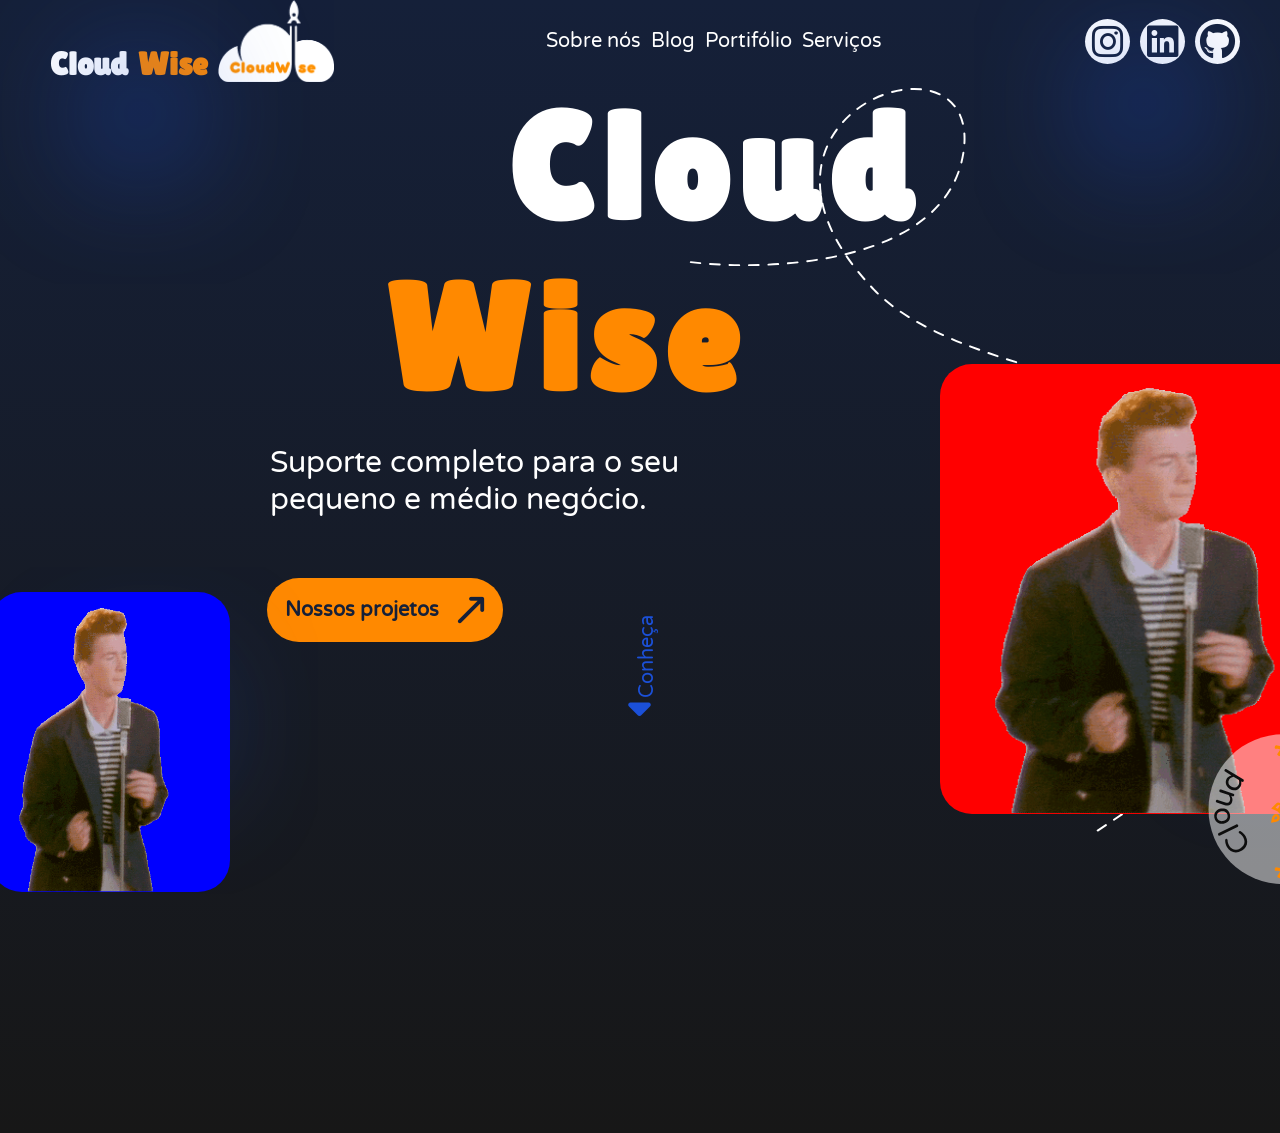
==== cloud-wise/index.html @ 04aafd89 "novos arquivos" ====
<!DOCTYPE html>
<html lang="pt-BR">
<head>
    <meta charset="UTF-8">
    <meta http-equiv="X-UA-Compatible" content="IE=edge">
    <meta name="viewport" content="width=device-width, initial-scale=1.0">
    <title>Agência - Cloud Wise</title>
    <link rel="stylesheet" href="styles/style.css">
    <link rel="stylesheet" href="https://cdnjs.cloudflare.com/ajax/libs/font-awesome/6.4.0/css/all.min.css" integrity="sha512-iecdLmaskl7CVkqkXNQ/ZH/XLlvWZOJyj7Yy7tcenmpD1ypASozpmT/E0iPtmFIB46ZmdtAc9eNBvH0H/ZpiBw==" crossorigin="anonymous" referrerpolicy="no-referrer" />
</head>
<body>
    <header>
        <h1><span class="cloud">Cloud</span> <span class="wise">Wise</span> <img src="assets/logo.png" alt="logo da cloud wise" class="header__h1-logo"></h1>

        <nav id="header__categorias">
            <ul>
                <li><a href="">Sobre nós</a></li>
                <li><a href="">Blog</a></li>
                <li><a href="">Portifólio</a></li>
                <li><a href="">Serviços</a></li>
            </ul>
        </nav>

        <div id="header__redes">
            <ul>
                <li><a href="#" target="_blank" ><i class="fa-brands fa-instagram"></i></a></li>
                <li><a href="#" target="_blank" ><i class="fa-brands fa-linkedin"></i></a></li>
                <li><a href="#" target="_blank" ><i class="fa-brands fa-github"></i></a></li>
            </ul>
        </div>

        <div class="header__efeitos">
            <img src="assets/header__sombra.svg" class="header__sombra-1">
            <img src="assets/header__sombra.svg" class="header__sombra-2">
            <img src="assets/header__sombra.svg" class="header__sombra-3">
            <img src="assets/header__sombra.svg" class="header__sombra-4">
            <img src="assets/header__trilha.svg" class="header__trilha">
        </div>
    </header>
    <main>
        <div id="banner">
            <section class="banner__nome">
                <h2 class="banner__cloud">Cloud</h2>
                <h2 class="banner__wise">Wise</h2>
            </section>
                <p>Suporte completo para o seu pequeno e médio negócio.</p>
                <button>Nossos projetos <img src="assets/seta-diagonal.png"></button>
                <div class="rot"><span><i class="fa-solid fa-caret-left"></i>Conheça</span></div>
                <img src="assets/rick.gif" alt="teste" class="banner__img-1">
                <img src="assets/rick.gif" alt="teste" class="banner__img-2">
                <img src="assets/selo-redondo-cw.svg" class="banner__selo">
        </div>
    </main>
    <footer>

    </footer>
</body>
</html>
---- cloud-wise/styles/style.css ----
@charset "UTF-8";
@import url('https://fonts.googleapis.com/css2?family=Lilita+One&family=Varela+Round&display=swap');

:root {
    --orange: #FF8900;
    --blue-1: #1B50D8;
    --blue-2: #152039;
    --black-1: #0D0D0D;
    --black-2: #171717;
    --white-1: #FFFFFF;
    --white-2: #F2F2F2;
    --shadow: #CC02FF;

    --titulo: 'Lilita One', cursive;
    --padrao: 'Varela Round', sans-serif;
}

* {
    margin: 0;
    padding: 0;
    box-sizing: border-box;
}

body {
    background-image: linear-gradient(to bottom, var(--blue-2), var(--black-2));
}

header {
    margin: 0 auto;
    max-width: 1200px;
    display: flex;
    justify-content: space-between;
    align-items: center;
}

/*logo no começo*/

header h1 {
    font-family: var(--titulo);
    display: flex;
    align-items: flex-end;
}

.cloud {
    color: var(--white-1);
    margin: 0 10px;
}

.wise {
    color: var(--orange);
}

.header__h1-logo {
    height: 82px;
    margin: 0 10px;
}

/*lista de categorias*/

#header__categorias ul {
    display: flex;
    align-items: center;
    gap: 10px;
    font-family: var(--padrao);
    font-size: 20px;
}

#header__categorias ul li {
    list-style: none;
}

#header__categorias ul li a {
    color: var(--white-1);
    text-decoration: none;
}

/*lista de redes sociais*/

#header__redes ul{
    display: flex;
    gap: 10px;
}

#header__redes ul li {
    list-style: none;
}

.fa-instagram, .fa-linkedin, .fa-github{
    text-align: center;
    background-color: var(--white-1);
    color: var(--blue-2);
    font-size: 36px;
    border-radius: 50%;
    width: 45px;
    height: 45px;
    padding-top: 5px;
}

/*efeitos header*/

.header__efeitos {
    position: absolute;
}

.header__efeitos img{
    width: 400px;
    height: 400px;
    padding: 30px;
}

.header__sombra-1 {
    transform: translate(-100px, 290px);
}

.header__sombra-2 {
    transform: translate(500px, 280px);
}

.header__sombra-3 {
    transform: translate(-900px, 900px);
}

.header__sombra-4 {
    transform: translate(1050px, 450px);
}

.header__trilha {
    /* background-color: dodgerblue; */
    position: absolute;
    top: 625px;
    left: 800px;
    transform: scale(2.2, 2.2)
}

/*banner*/

#banner {
    margin: 0 auto;
    max-width: 1200px;
}
.banner__nome {
    font-family: var(--titulo);
    font-size: 100px;
    text-align: center;
    letter-spacing: 9px;
}
.banner__cloud {
    color: var(--white-1);
    text-indent: 1em;
}

.banner__wise {
    color: var(--orange);
    text-indent: -1em;
}

#banner p {
    color: var(--white-1);
    font-family: var(--padrao);
    font-size: 30px;
    width: 515px;
    padding: 10px 30px;
    margin: 10px 200px;
}

.rot {
    display: flex;
    transform: rotate(270deg);
    font-family: var(--padrao);
    text-align: center;
    font-size: 20px;
    color: var(--blue-1);
    width: 110px;
    margin: auto;
}

.rot i {
    font-size: 36px;
}

#banner button {
    display: flex;
    align-items: center;
    background-color: var(--orange);
    color: var(--blue-2);
    font-weight: bold;
    border: none;
    text-align: center;
    font-size: 20px;
    text-indent: .9em;
    border-radius: 34px;
    font-family: var(--padrao);
    border: none;
    margin-left: 227px;
    margin-top: 50px;
}

.banner__img-1 {
    background-color: red;
    transform: translate(900px, -70%);
    width: 450px;
    height: 450px;
    border-radius: 32px;
}

.banner__img-2 {
    background-color: blue;
    transform: translate(-210%, -79%);
    width: 240px;
    height: 300px;
    border-radius: 32px;
}

.banner__selo {
    transform: translate(265%, -160%);
}
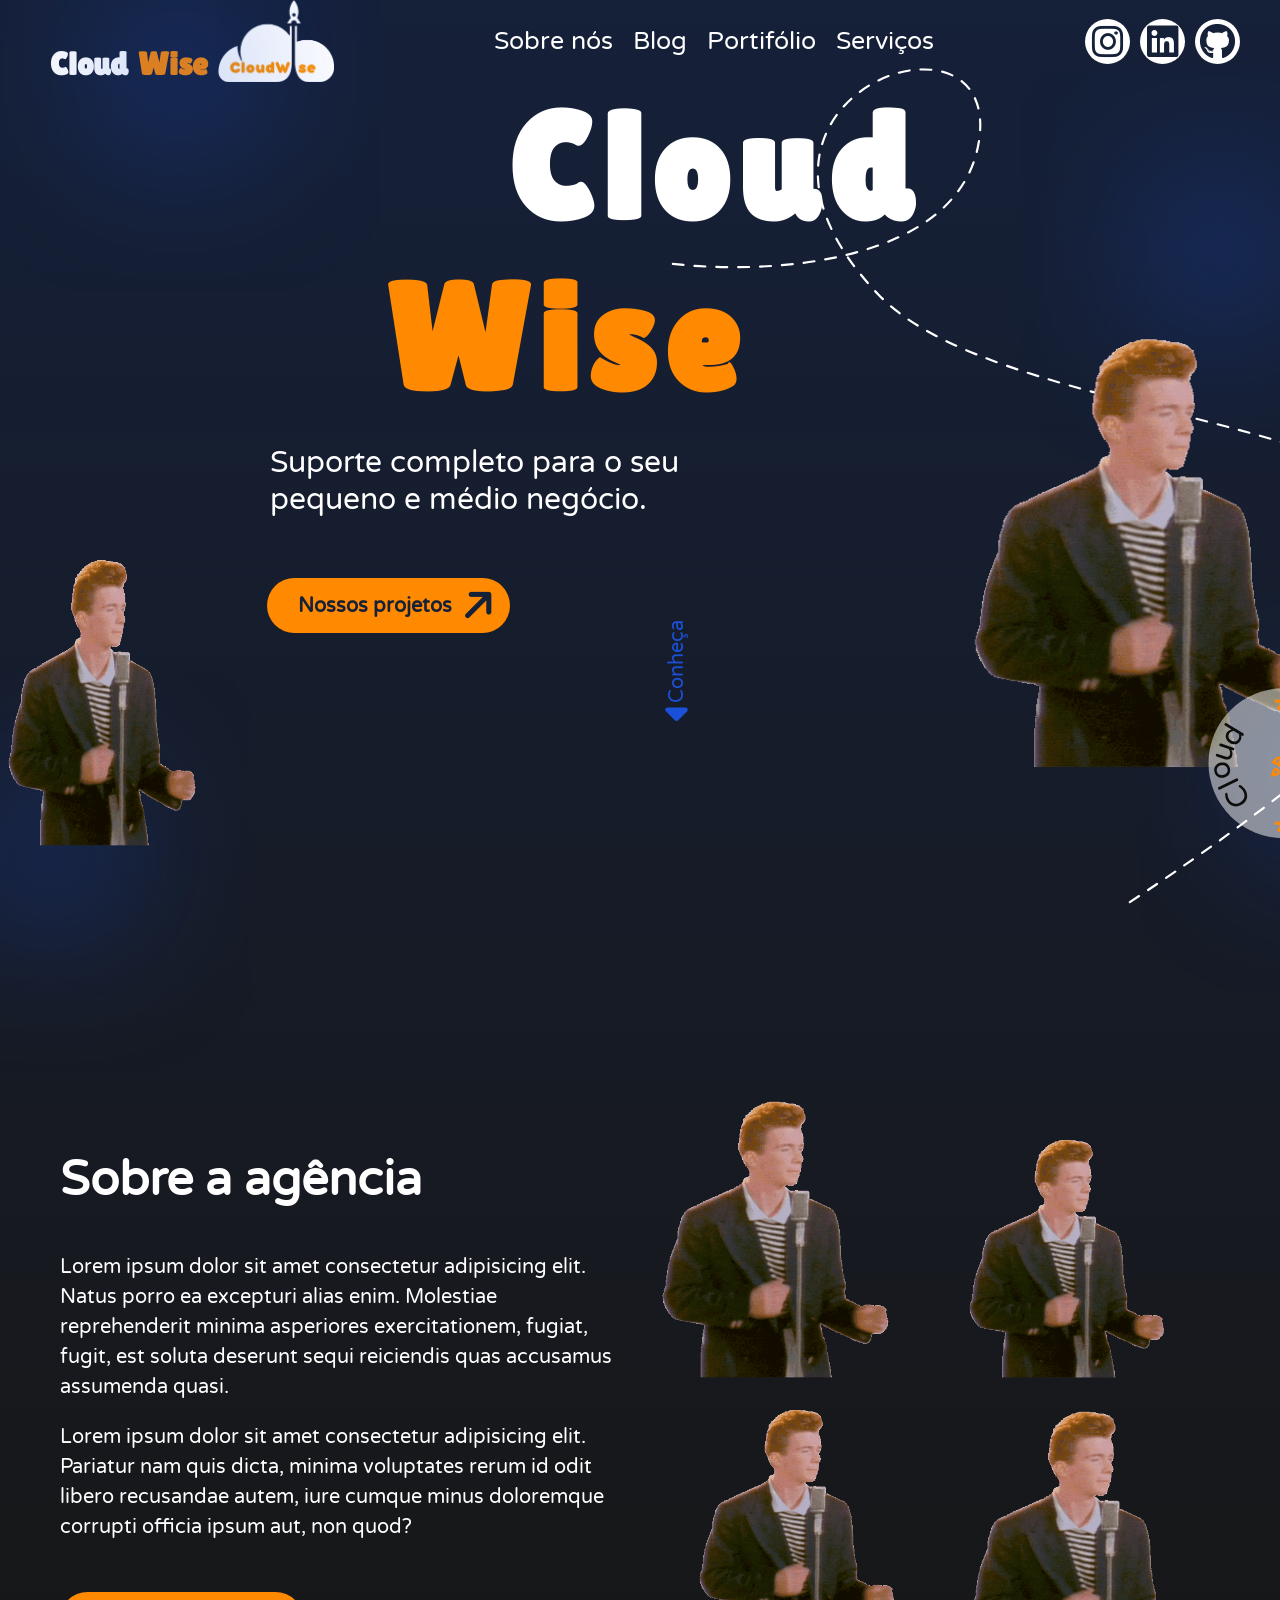
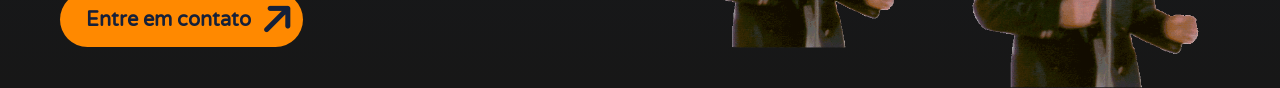
==== commit a442db42: "layout cloud wise [sobre]" ====
--- a/cloud-wise/index.html
+++ b/cloud-wise/index.html
@@ -10,7 +10,14 @@
 </head>
 <body>
     <header>
-        <h1><span class="cloud">Cloud</span> <span class="wise">Wise</span> <img src="assets/logo.png" alt="logo da cloud wise" class="header__h1-logo"></h1>
+        <div class="header__efeitos">
+            <div class="header__sombra-1"></div>
+            <div class="header__sombra-2"></div>
+            <div class="header__sombra-3"></div>
+            <div class="header__sombra-4"></div>
+            <div class="header__trilha"><img src="assets/header__trilha.svg"></div>
+        </div>
+        <h1><span class="cloud">Cloud</span> <span class="wise">Wise</span><img src="assets/logo.png" alt="logo da cloud wise" class="header__h1-logo"></h1>
 
         <nav id="header__categorias">
             <ul>
@@ -28,14 +35,7 @@
                 <li><a href="#" target="_blank" ><i class="fa-brands fa-github"></i></a></li>
             </ul>
         </div>
-
-        <div class="header__efeitos">
-            <img src="assets/header__sombra.svg" class="header__sombra-1">
-            <img src="assets/header__sombra.svg" class="header__sombra-2">
-            <img src="assets/header__sombra.svg" class="header__sombra-3">
-            <img src="assets/header__sombra.svg" class="header__sombra-4">
-            <img src="assets/header__trilha.svg" class="header__trilha">
-        </div>
+        <!-- <audio src="" autoplay style="display: none;"></audio> -->
     </header>
     <main>
         <div id="banner">
@@ -44,11 +44,27 @@
                 <h2 class="banner__wise">Wise</h2>
             </section>
                 <p>Suporte completo para o seu pequeno e médio negócio.</p>
-                <button>Nossos projetos <img src="assets/seta-diagonal.png"></button>
-                <div class="rot"><span><i class="fa-solid fa-caret-left"></i>Conheça</span></div>
+                <button>Nossos projetos<i class="fa-sharp fa-solid fa-arrow-up"></i></button>
+                <div class="rot"><i class="fa-solid fa-caret-left"></i><span>Conheça</span></div>
                 <img src="assets/rick.gif" alt="teste" class="banner__img-1">
                 <img src="assets/rick.gif" alt="teste" class="banner__img-2">
                 <img src="assets/selo-redondo-cw.svg" class="banner__selo">
+        </div>
+
+        <div id="sobre">
+            <section class="sobre__texto">
+                <h2>Sobre a agência</h2>
+                <p>Lorem ipsum dolor sit amet consectetur adipisicing elit. Natus porro ea excepturi alias enim. Molestiae reprehenderit minima asperiores exercitationem, fugiat, fugit, est soluta deserunt sequi reiciendis quas accusamus assumenda quasi.</p>
+                <br>
+                <p>Lorem ipsum dolor sit amet consectetur adipisicing elit. Pariatur nam quis dicta, minima voluptates rerum id odit libero recusandae autem, iure cumque minus doloremque corrupti officia ipsum aut, non quod?</p>
+                <button>Entre em contato<i class="fa-sharp fa-solid fa-arrow-up"></i></button>
+            </section>
+            <section class="sobre__imgs">
+                <img src="assets/rick.gif" alt="teste" class="sobre__img-1">
+                <img src="assets/rick.gif" alt="teste" class="sobre__img-2">
+                <img src="assets/rick.gif" alt="teste" class="sobre__img-3">
+                <img src="assets/rick.gif" alt="teste" class="sobre__img-4">
+            </section>
         </div>
     </main>
     <footer>
--- a/cloud-wise/styles/style.css
+++ b/cloud-wise/styles/style.css
@@ -1,216 +1,364 @@
 @charset "UTF-8";
-@import url('https://fonts.googleapis.com/css2?family=Lilita+One&family=Varela+Round&display=swap');
+@import url("https://fonts.googleapis.com/css2?family=Lilita+One&family=Varela+Round&display=swap");
 
 :root {
-    --orange: #FF8900;
-    --blue-1: #1B50D8;
-    --blue-2: #152039;
-    --black-1: #0D0D0D;
-    --black-2: #171717;
-    --white-1: #FFFFFF;
-    --white-2: #F2F2F2;
-    --shadow: #CC02FF;
-
-    --titulo: 'Lilita One', cursive;
-    --padrao: 'Varela Round', sans-serif;
+  --orange-1: #ff8900;
+  --orange-2: hsl(32, 100%, 60%);
+  --blue-1: #1b50d8;
+  --blue-2: #152039;
+  --black-1: #0d0d0d;
+  --black-2: #171717;
+  --white-1: #ffffff;
+  --white-2: #f2f2f2;
+  --shadow: #cc02ff;
+
+  --titulo: "Lilita One", cursive;
+  --padrao: "Varela Round", sans-serif;
 }
 
 * {
-    margin: 0;
-    padding: 0;
-    box-sizing: border-box;
+  margin: 0;
+  padding: 0;
+  box-sizing: border-box;
 }
 
 body {
-    background-image: linear-gradient(to bottom, var(--blue-2), var(--black-2));
+  background-image: linear-gradient(to bottom, var(--blue-2), var(--black-2));
+  color: var(--white-1);
+  font-family: var(--padrao);
 }
 
 header {
-    margin: 0 auto;
-    max-width: 1200px;
-    display: flex;
-    justify-content: space-between;
-    align-items: center;
+  margin: 0 auto;
+  max-width: 1200px;
+  display: flex;
+  justify-content: space-between;
+  align-items: center;
 }
 
 /*logo no começo*/
 
 header h1 {
-    font-family: var(--titulo);
-    display: flex;
-    align-items: flex-end;
+  font-family: var(--titulo);
+  display: flex;
+  align-items: flex-end;
 }
 
 .cloud {
-    color: var(--white-1);
-    margin: 0 10px;
+  color: var(--white-1);
+  margin: 0 10px;
 }
 
 .wise {
-    color: var(--orange);
+  color: var(--orange-1);
 }
 
 .header__h1-logo {
-    height: 82px;
-    margin: 0 10px;
+  height: 82px;
+  margin: 0 10px;
 }
 
 /*lista de categorias*/
 
 #header__categorias ul {
-    display: flex;
-    align-items: center;
-    gap: 10px;
-    font-family: var(--padrao);
-    font-size: 20px;
+  display: flex;
+  align-items: center;
+  gap: 20px;
+  font-family: var(--padrao);
+  font-size: 25px;
 }
 
 #header__categorias ul li {
-    list-style: none;
+  list-style: none;
 }
 
 #header__categorias ul li a {
-    color: var(--white-1);
-    text-decoration: none;
+  color: var(--white-1);
+  text-decoration: none;
+  transition: 0.2s ease;
+}
+
+#header__categorias ul li a:hover {
+  font-weight: bold;
+  border-bottom: 2px solid var(--orange-1);
+  color: var(--white-1);
 }
 
 /*lista de redes sociais*/
 
-#header__redes ul{
-    display: flex;
-    gap: 10px;
+#header__redes ul {
+  display: flex;
+  gap: 10px;
 }
 
 #header__redes ul li {
-    list-style: none;
-}
-
-.fa-instagram, .fa-linkedin, .fa-github{
-    text-align: center;
-    background-color: var(--white-1);
-    color: var(--blue-2);
-    font-size: 36px;
-    border-radius: 50%;
-    width: 45px;
-    height: 45px;
-    padding-top: 5px;
+  list-style: none;
+}
+
+.fa-brands {
+  text-align: center;
+  background-color: var(--white-1);
+  color: var(--blue-2);
+  font-size: 36px;
+  border-radius: 50%;
+  width: 45px;
+  height: 45px;
+  padding-top: 5px;
+  transition: 0.3s ease;
+}
+
+.fa-brands:hover {
+  cursor: pointer;
+  box-shadow: inset 0px 0px 3px rgba(0, 0, 0, 0.5);
+  text-shadow: 1px 1px 1px rgba(0, 0, 0, 0.5);
+  color: var(--orange-1);
 }
 
 /*efeitos header*/
 
 .header__efeitos {
-    position: absolute;
-}
-
-.header__efeitos img{
-    width: 400px;
-    height: 400px;
-    padding: 30px;
+  position: absolute;
+}
+
+.header__efeitos img {
+  width: 400px;
+  height: 400px;
+  filter: brightness(150%);
 }
 
 .header__sombra-1 {
-    transform: translate(-100px, 290px);
+  width: 400px;
+  height: 400px;
+  background-image: url(/cloud-wise/assets/header__sombra.svg);
+  background-position: center;
+  background-size: cover;
+  position: absolute;
+  top: -150px;
+  left: -60px;
 }
 
 .header__sombra-2 {
-    transform: translate(500px, 280px);
+  width: 400px;
+  height: 400px;
+  background-image: url(/cloud-wise/assets/header__sombra.svg);
+  background-position: center;
+  background-size: cover;
+  position: absolute;
+  top: 30px;
+  left: 980px;
 }
 
 .header__sombra-3 {
-    transform: translate(-900px, 900px);
+  width: 400px;
+  height: 400px;
+  background-image: url(/cloud-wise/assets/header__sombra.svg);
+  background-position: center;
+  background-size: cover;
+  position: absolute;
+  top: 630px;
+  left: -190px;
 }
 
 .header__sombra-4 {
-    transform: translate(1050px, 450px);
+  width: 400px;
+  height: 400px;
+  background-image: url(/cloud-wise/assets/header__sombra.svg);
+  background-position: center;
+  background-size: cover;
+  position: absolute;
+  top: 550px;
+  left: 1100px;
 }
 
 .header__trilha {
-    /* background-color: dodgerblue; */
-    position: absolute;
-    top: 625px;
-    left: 800px;
-    transform: scale(2.2, 2.2)
+  position: absolute;
+  top: 250px;
+  left: 825px;
+  transform: scale(2.1, 2.1);
 }
 
 /*banner*/
 
 #banner {
-    margin: 0 auto;
-    max-width: 1200px;
+  margin: 0 auto;
+  max-width: 1200px;
 }
 .banner__nome {
-    font-family: var(--titulo);
-    font-size: 100px;
-    text-align: center;
-    letter-spacing: 9px;
+  font-family: var(--titulo);
+  font-size: 100px;
+  text-align: center;
+  letter-spacing: 9px;
+}
+
+.banner__nome {
+  cursor: default;
 }
 .banner__cloud {
-    color: var(--white-1);
-    text-indent: 1em;
+  color: var(--white-1);
+  text-indent: 1em;
 }
 
 .banner__wise {
-    color: var(--orange);
-    text-indent: -1em;
+  color: var(--orange-1);
+  text-indent: -1em;
 }
 
 #banner p {
-    color: var(--white-1);
-    font-family: var(--padrao);
-    font-size: 30px;
-    width: 515px;
-    padding: 10px 30px;
-    margin: 10px 200px;
+  color: var(--white-1);
+  font-family: var(--padrao);
+  font-size: 30px;
+  width: 515px;
+  padding: 10px 30px;
+  margin: 10px 200px;
 }
 
 .rot {
-    display: flex;
-    transform: rotate(270deg);
-    font-family: var(--padrao);
-    text-align: center;
-    font-size: 20px;
-    color: var(--blue-1);
-    width: 110px;
-    margin: auto;
+  display: flex;
+  align-items: center;
+  transform: rotate(270deg) translate(0, -50%);
+  font-family: var(--padrao);
+  font-size: 20px;
+  color: var(--blue-1);
+  width: 110px;
+  position: absolute;
+  top: 72%;
+  left: 50%;
+}
+
+.rot:hover {
+  cursor: default;
 }
 
 .rot i {
-    font-size: 36px;
-}
-
-#banner button {
-    display: flex;
-    align-items: center;
-    background-color: var(--orange);
-    color: var(--blue-2);
-    font-weight: bold;
-    border: none;
-    text-align: center;
-    font-size: 20px;
-    text-indent: .9em;
-    border-radius: 34px;
-    font-family: var(--padrao);
-    border: none;
-    margin-left: 227px;
-    margin-top: 50px;
+  font-size: 36px;
+}
+
+button {
+  display: flex;
+  align-items: center;
+  justify-content: center;
+  background-color: var(--orange-1);
+  color: var(--blue-2);
+  font-weight: bold;
+  border: none;
+  text-align: center;
+  font-size: 20px;
+  text-indent: 0.9em;
+  border-radius: 34px;
+  font-family: var(--padrao);
+  border: none;
+  margin-left: 227px;
+  margin-top: 50px;
+  transition: 0.5s ease;
+  width: 243px;
+  height: 55px;
+}
+
+.fa-arrow-up {
+  font-size: 40px;
+  width: 45px;
+  height: 45px;
+  color: var(--blue-2);
+  transform: rotate(45deg) translate(-8px, 0px);
+}
+
+button:hover {
+  background-color: var(--orange-2);
+  box-shadow: inset 0px 0px 5px rgba(0, 0, 0, 0.5);
+  cursor: pointer;
+  text-shadow: 2px 2px 2px rgba(0, 0, 0, 0.3);
+  font-size: 21px;
 }
 
 .banner__img-1 {
-    background-color: red;
-    transform: translate(900px, -70%);
-    width: 450px;
-    height: 450px;
-    border-radius: 32px;
+  transform: translate(900px, -70%);
+  width: 450px;
+  height: 450px;
+  border-radius: 32px;
 }
 
 .banner__img-2 {
-    background-color: blue;
-    transform: translate(-210%, -79%);
-    width: 240px;
-    height: 300px;
-    border-radius: 32px;
+  transform: translate(-210%, -79%);
+  width: 240px;
+  height: 300px;
+  border-radius: 32px;
 }
 
 .banner__selo {
-    transform: translate(265%, -160%);
-}
+  transform: translate(265%, -160%);
+}
+
+/*  sobre  */
+
+#sobre {
+  max-width: 1200px;
+  margin: auto;
+  display: grid;
+  grid-template-columns: repeat(2, 50%);
+}
+
+/* sobre txt */
+
+.sobre__texto {
+  padding: 20px;
+}
+
+.sobre__texto h2 {
+  font-size: 3em;
+  line-height: 3em;
+  font-weight: bold;
+}
+
+.sobre__texto p {
+  font-size: 20px;
+  line-height: 1.5em;
+}
+
+.sobre__texto button {
+    margin-left: 0px;
+}
+
+/* sobre img */
+
+.sobre__imgs {
+  display: grid;
+  grid-template-columns: repeat(2, 300px);
+  grid-template-rows: repeat(2, 300px);
+  grid-template-areas:
+    "teste1 teste2"
+    "teste3 teste4";
+}
+
+.sobre__img-1 {
+  grid-area: teste1;
+  border-radius: 64px 0 0 0;
+  width: 290px;
+  height: 290px;
+}
+
+.sobre__img-2 {
+  grid-area: teste2;
+  border-radius: 0 64px 0 0;
+  width: 250px;
+  height: 250px;
+  margin-top: 40px;
+  margin-left: 10px;
+}
+
+.sobre__img-3 {
+  grid-area: teste3;
+  border-radius: 0 0 0 64px;
+  width: 250px;
+  height: 250px;
+  margin-top: 10px;
+  margin-left: 40px;
+}
+
+.sobre__img-4 {
+  grid-area: teste4;
+  border-radius: 0 0 64px 0;
+  width: 290px;
+  height: 290px;
+  margin-top: 10px;
+  margin-left: 10px;
+}
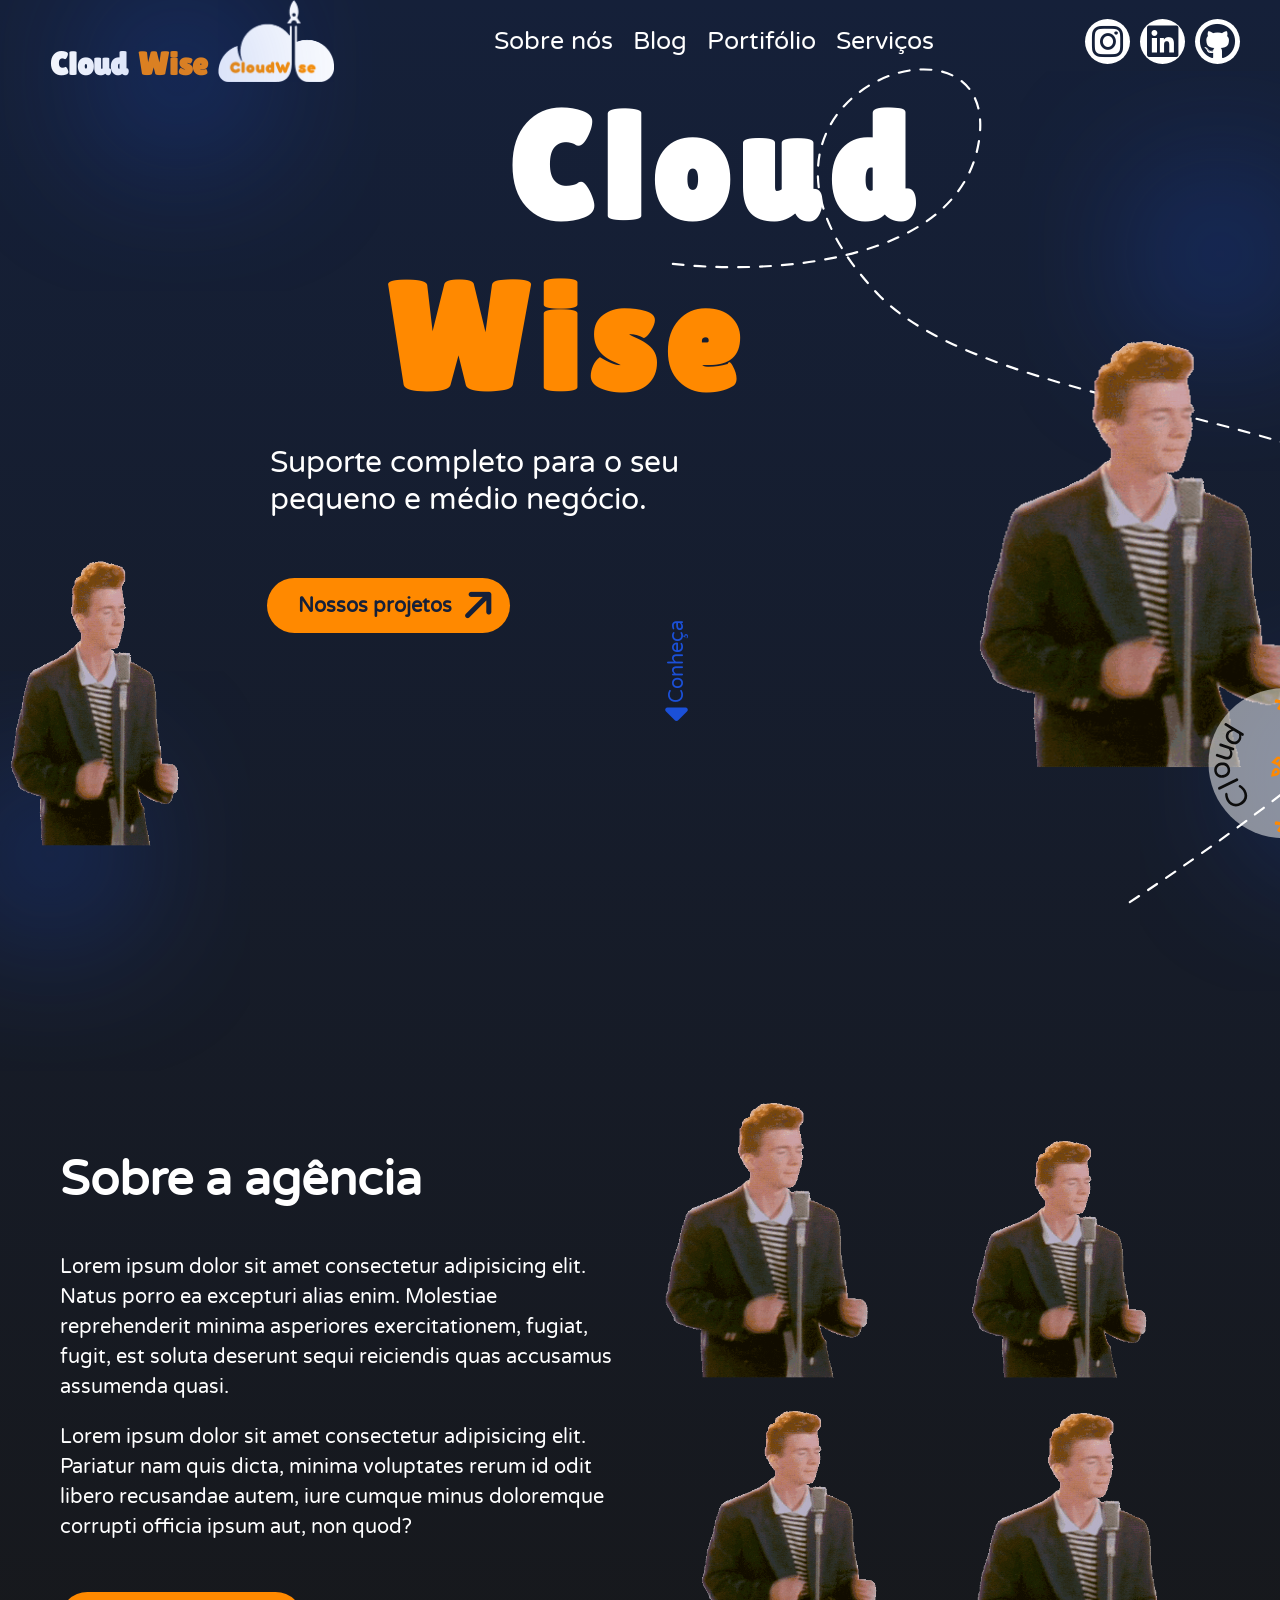
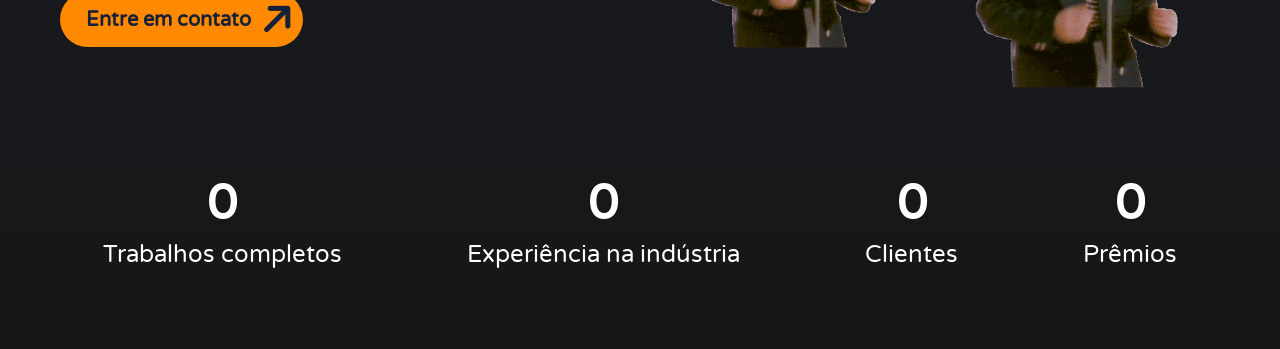
==== commit c13b1ccd: "cw [numeros]" ====
--- a/cloud-wise/index.html
+++ b/cloud-wise/index.html
@@ -66,6 +66,27 @@
                 <img src="assets/rick.gif" alt="teste" class="sobre__img-4">
             </section>
         </div>
+
+        <div id="numeros">
+            <section class="num__categorias">
+                <div class="num__cat-1 num-cat">
+                    <h2>0</h2>
+                    <p>Trabalhos completos</p>
+                </div>
+                <div class="num__cat-2 num-cat">
+                    <h2>0</h2>
+                    <p>Experiência na indústria</p>
+                </div>
+                <div class="num__cat-3 num-cat">
+                    <h2>0</h2>
+                    <p>Clientes</p>
+                </div>
+                <div class="num__cat-4 num-cat">
+                    <h2>0</h2>
+                    <p>Prêmios</p>
+                </div>
+            </section>
+        </div>
     </main>
     <footer>
 
--- a/cloud-wise/styles/style.css
+++ b/cloud-wise/styles/style.css
@@ -223,10 +223,15 @@
   position: absolute;
   top: 72%;
   left: 50%;
+  border-radius: 16px;
+  transition: .3s ease;
 }
 
 .rot:hover {
   cursor: default;
+  color: var(--orange-1);
+
+  box-shadow: inset 0px 0px 5px rgba(0, 0, 0, 0.5);
 }
 
 .rot i {
@@ -315,7 +320,7 @@
 }
 
 .sobre__texto button {
-    margin-left: 0px;
+  margin-left: 0px;
 }
 
 /* sobre img */
@@ -362,3 +367,26 @@
   margin-top: 10px;
   margin-left: 10px;
 }
+
+/* numeros */
+
+#numeros {
+  max-width: 1200px;
+  margin: 80px auto;
+}
+
+.num__categorias {
+  display: flex;
+  justify-content: space-around;
+  align-items: center;
+  text-align: center;
+}
+
+.num-cat h2 {
+  font-size: 3em;
+  line-height: 1.5em;
+}
+
+.num-cat p {
+    font-size: 1.5em;
+}
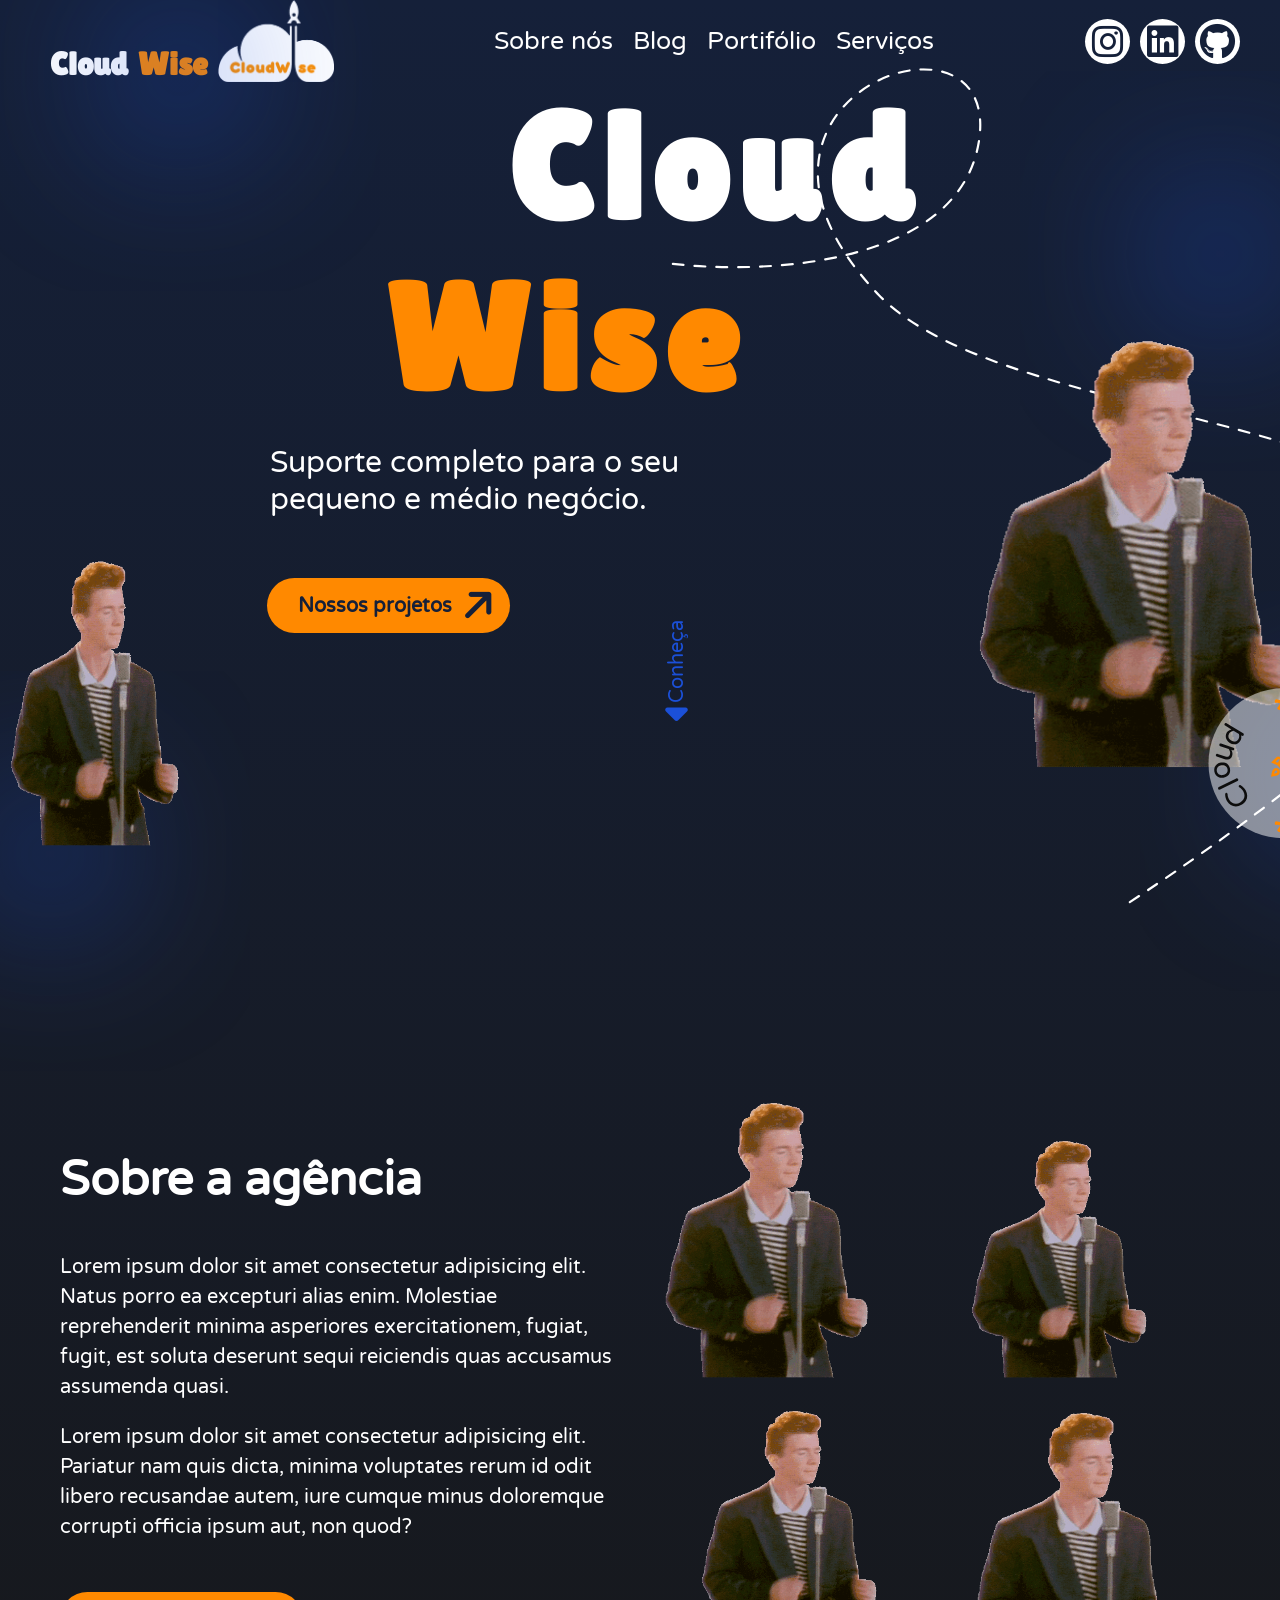
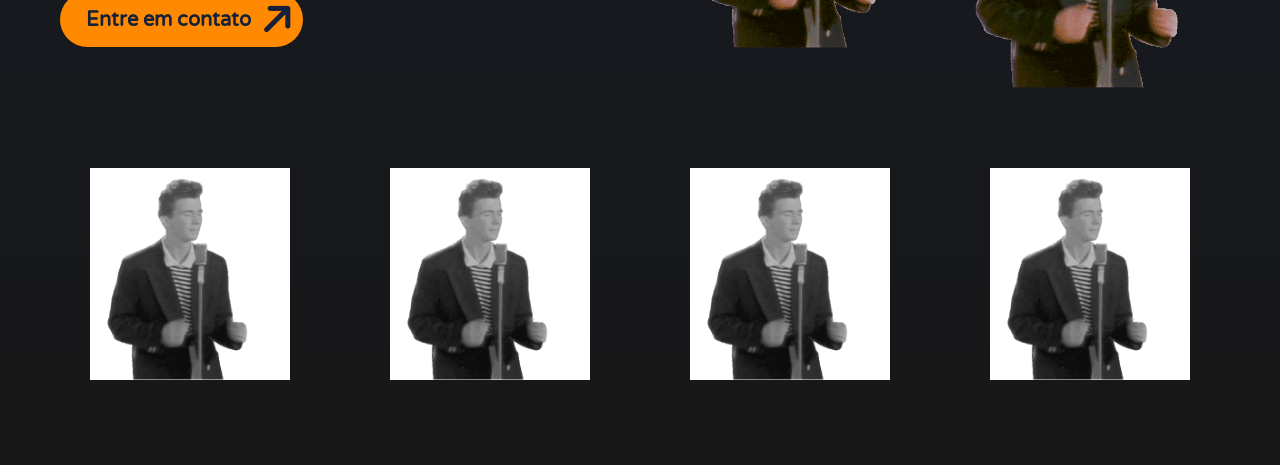
==== commit efd02c8a: "[empresas]" ====
--- a/cloud-wise/index.html
+++ b/cloud-wise/index.html
@@ -67,7 +67,7 @@
             </section>
         </div>
 
-        <div id="numeros">
+        <!-- <div id="numeros">
             <section class="num__categorias">
                 <div class="num__cat-1 num-cat">
                     <h2>0</h2>
@@ -86,6 +86,15 @@
                     <p>Prêmios</p>
                 </div>
             </section>
+        </div> -->
+
+        <div id="empresas">
+            <section class="empresas__marcas">
+                <div class="emp__e1 emp-marcas"><img src="assets/rick.gif" alt="teste"></div>
+                <div class="emp__e1 emp-marcas"><img src="assets/rick.gif" alt="teste"></div>
+                <div class="emp__e1 emp-marcas"><img src="assets/rick.gif" alt="teste"></div>
+                <div class="emp__e1 emp-marcas"><img src="assets/rick.gif" alt="teste"></div>
+            </section>
         </div>
     </main>
     <footer>
--- a/cloud-wise/styles/style.css
+++ b/cloud-wise/styles/style.css
@@ -377,7 +377,7 @@
 
 .num__categorias {
   display: flex;
-  justify-content: space-around;
+  justify-content: space-between;
   align-items: center;
   text-align: center;
 }
@@ -390,3 +390,27 @@
 .num-cat p {
     font-size: 1.5em;
 }
+
+/* empresas */
+
+#empresas {
+    max-width: 1200px;
+    margin: 80px auto;
+}
+
+.empresas__marcas {
+    display: flex;
+    justify-content: space-around;
+    
+}
+
+.emp-marcas img {
+    width: 200px;
+    background-color: white;
+    filter: grayscale(1);
+    transition: .3s ease;
+}
+
+.emp-marcas img:hover {
+    filter: grayscale(0);
+}
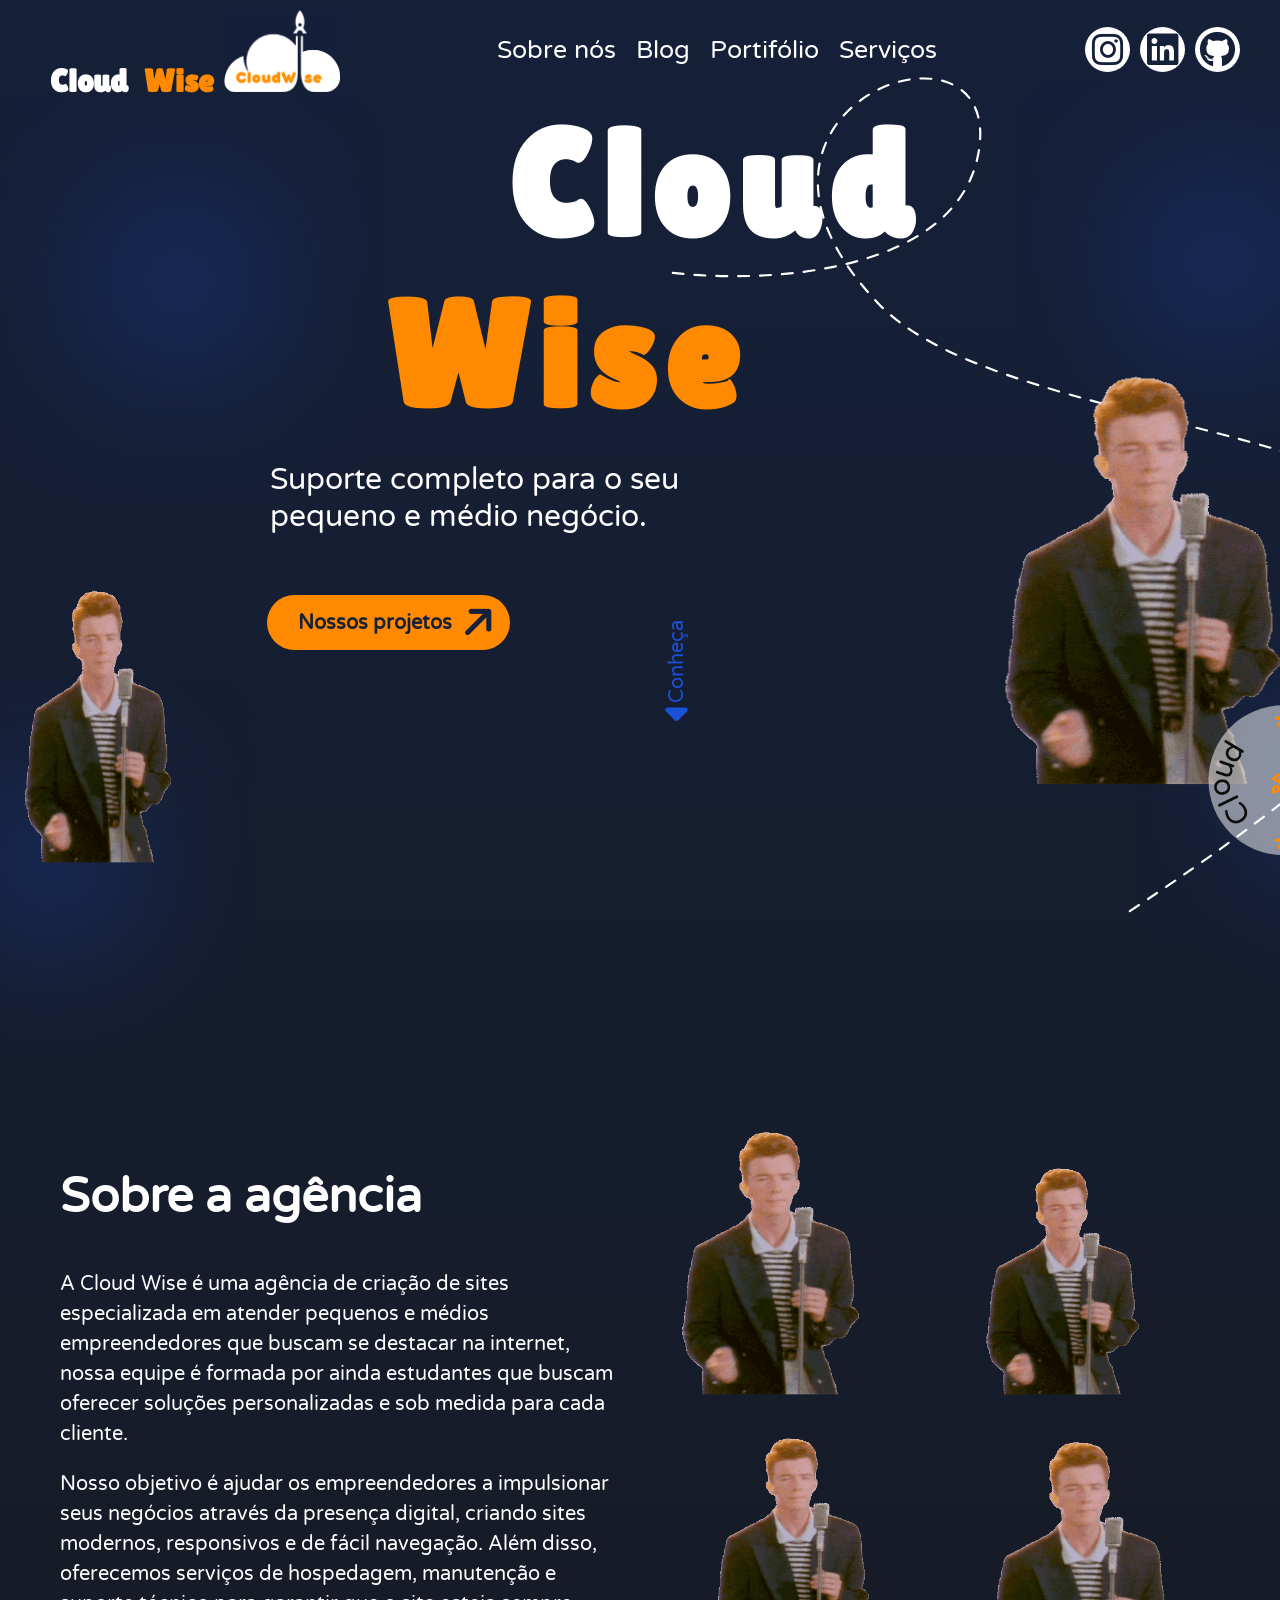
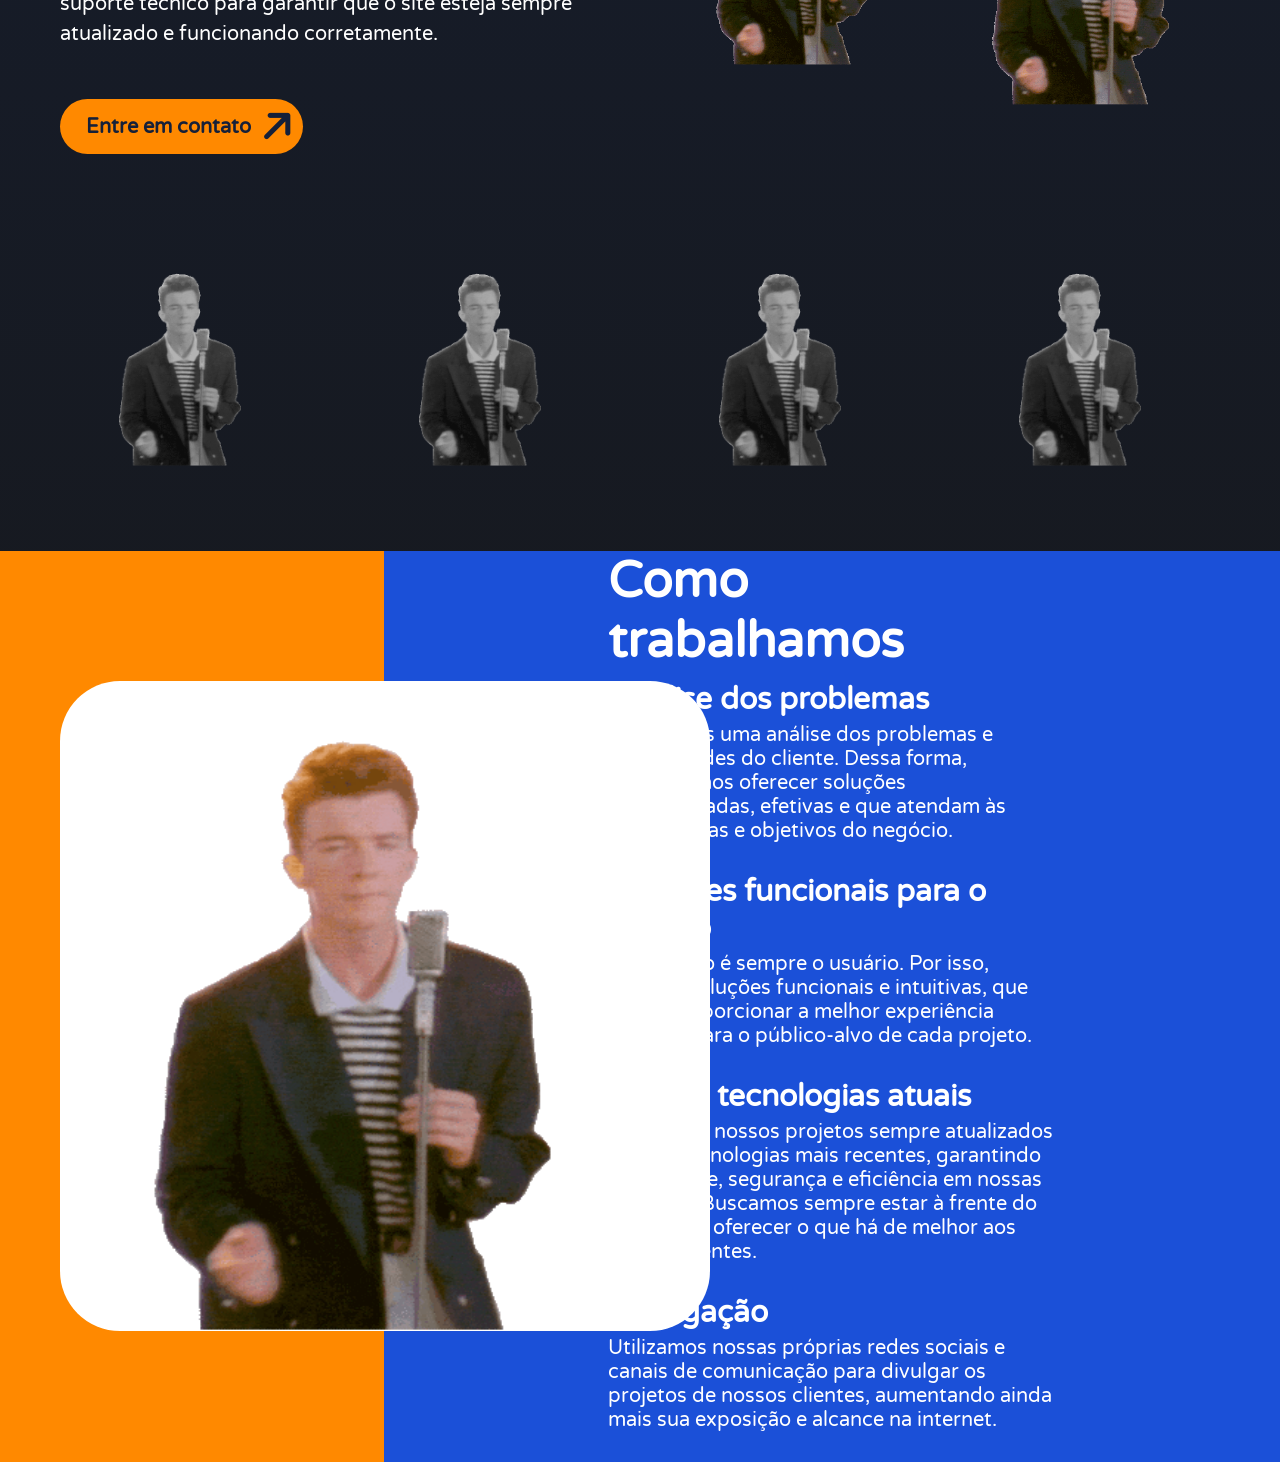
==== commit 27390db2: "adicionando metodos" ====
--- a/cloud-wise/index.html
+++ b/cloud-wise/index.html
@@ -1,13 +1,17 @@
 <!DOCTYPE html>
 <html lang="pt-BR">
+
 <head>
     <meta charset="UTF-8">
     <meta http-equiv="X-UA-Compatible" content="IE=edge">
     <meta name="viewport" content="width=device-width, initial-scale=1.0">
     <title>Agência - Cloud Wise</title>
     <link rel="stylesheet" href="styles/style.css">
-    <link rel="stylesheet" href="https://cdnjs.cloudflare.com/ajax/libs/font-awesome/6.4.0/css/all.min.css" integrity="sha512-iecdLmaskl7CVkqkXNQ/ZH/XLlvWZOJyj7Yy7tcenmpD1ypASozpmT/E0iPtmFIB46ZmdtAc9eNBvH0H/ZpiBw==" crossorigin="anonymous" referrerpolicy="no-referrer" />
+    <link rel="stylesheet" href="https://cdnjs.cloudflare.com/ajax/libs/font-awesome/6.4.0/css/all.min.css"
+        integrity="sha512-iecdLmaskl7CVkqkXNQ/ZH/XLlvWZOJyj7Yy7tcenmpD1ypASozpmT/E0iPtmFIB46ZmdtAc9eNBvH0H/ZpiBw=="
+        crossorigin="anonymous" referrerpolicy="no-referrer" />
 </head>
+
 <body>
     <header>
         <div class="header__efeitos">
@@ -17,22 +21,23 @@
             <div class="header__sombra-4"></div>
             <div class="header__trilha"><img src="assets/header__trilha.svg"></div>
         </div>
-        <h1><span class="cloud">Cloud</span> <span class="wise">Wise</span><img src="assets/logo.png" alt="logo da cloud wise" class="header__h1-logo"></h1>
+        <h1><a href="index.html"><span class="cloud">Cloud</span> <span class="wise">Wise</span><img
+                    src="assets/logo.png" alt="logo da cloud wise" class="header__h1-logo"></a></h1>
 
         <nav id="header__categorias">
             <ul>
-                <li><a href="">Sobre nós</a></li>
-                <li><a href="">Blog</a></li>
-                <li><a href="">Portifólio</a></li>
-                <li><a href="">Serviços</a></li>
+                <li><a href="#">Sobre nós</a></li>
+                <li><a href="#">Blog</a></li>
+                <li><a href="#">Portifólio</a></li>
+                <li><a href="#">Serviços</a></li>
             </ul>
         </nav>
 
         <div id="header__redes">
             <ul>
-                <li><a href="#" target="_blank" ><i class="fa-brands fa-instagram"></i></a></li>
-                <li><a href="#" target="_blank" ><i class="fa-brands fa-linkedin"></i></a></li>
-                <li><a href="#" target="_blank" ><i class="fa-brands fa-github"></i></a></li>
+                <li><a href="#" target="_blank"><i class="fa-brands fa-instagram"></i></a></li>
+                <li><a href="#" target="_blank"><i class="fa-brands fa-linkedin"></i></a></li>
+                <li><a href="#" target="_blank"><i class="fa-brands fa-github"></i></a></li>
             </ul>
         </div>
         <!-- <audio src="" autoplay style="display: none;"></audio> -->
@@ -43,20 +48,20 @@
                 <h2 class="banner__cloud">Cloud</h2>
                 <h2 class="banner__wise">Wise</h2>
             </section>
-                <p>Suporte completo para o seu pequeno e médio negócio.</p>
-                <button>Nossos projetos<i class="fa-sharp fa-solid fa-arrow-up"></i></button>
-                <div class="rot"><i class="fa-solid fa-caret-left"></i><span>Conheça</span></div>
-                <img src="assets/rick.gif" alt="teste" class="banner__img-1">
-                <img src="assets/rick.gif" alt="teste" class="banner__img-2">
-                <img src="assets/selo-redondo-cw.svg" class="banner__selo">
+            <p>Suporte completo para o seu pequeno e médio negócio.</p>
+            <button>Nossos projetos<i class="fa-sharp fa-solid fa-arrow-up"></i></button>
+            <div class="rot"><i class="fa-solid fa-caret-left"></i><span>Conheça</span></div>
+            <img src="assets/rick.gif" alt="teste" class="banner__img-1">
+            <img src="assets/rick.gif" alt="teste" class="banner__img-2">
+            <img src="assets/selo-redondo-cw.svg" class="banner__selo">
         </div>
 
         <div id="sobre">
             <section class="sobre__texto">
                 <h2>Sobre a agência</h2>
-                <p>Lorem ipsum dolor sit amet consectetur adipisicing elit. Natus porro ea excepturi alias enim. Molestiae reprehenderit minima asperiores exercitationem, fugiat, fugit, est soluta deserunt sequi reiciendis quas accusamus assumenda quasi.</p>
+                <p>A Cloud Wise é uma agência de criação de sites especializada em atender pequenos e médios empreendedores que buscam se destacar na internet, nossa equipe é formada por ainda estudantes que buscam oferecer soluções personalizadas e sob medida para cada cliente.</p>
                 <br>
-                <p>Lorem ipsum dolor sit amet consectetur adipisicing elit. Pariatur nam quis dicta, minima voluptates rerum id odit libero recusandae autem, iure cumque minus doloremque corrupti officia ipsum aut, non quod?</p>
+                <p>Nosso objetivo é ajudar os empreendedores a impulsionar seus negócios através da presença digital, criando sites modernos, responsivos e de fácil navegação. Além disso, oferecemos serviços de hospedagem, manutenção e suporte técnico para garantir que o site esteja sempre atualizado e funcionando corretamente.</p>
                 <button>Entre em contato<i class="fa-sharp fa-solid fa-arrow-up"></i></button>
             </section>
             <section class="sobre__imgs">
@@ -96,9 +101,37 @@
                 <div class="emp__e1 emp-marcas"><img src="assets/rick.gif" alt="teste"></div>
             </section>
         </div>
+
+        <div id="metodos">
+            <section class="met-img">
+                <img src="assets/rick.gif" alt="teste">
+            </section>
+            <section class="met-lista">
+                <ul>
+                    <h2>Como trabalhamos</h2>
+                    <li>
+                        <h3><i class="fa-regular fa-circle-check"></i> Análise dos problemas</h3>
+                        <p>Realizamos uma análise dos problemas e necessidades do cliente. Dessa forma, conseguimos oferecer soluções personalizadas, efetivas e que atendam às expectativas e objetivos do negócio.</p>
+                    </li>
+                    <li>
+                        <h3><i class="fa-regular fa-circle-check"></i> Soluções funcionais para o usuário</h3>
+                        <p>Nosso foco é sempre o usuário. Por isso, criamos soluções funcionais e intuitivas, que visam proporcionar a melhor experiência possível para o público-alvo de cada projeto.</p>
+                    </li>
+                    <li>
+                        <h3><i class="fa-regular fa-circle-check"></i> Uso de tecnologias atuais</h3>
+                        <p>Mantemos nossos projetos sempre atualizados com as tecnologias mais recentes, garantindo a qualidade, segurança e eficiência em nossas soluções. Buscamos sempre estar à frente do mercado e oferecer o que há de melhor aos nossos clientes.</p>
+                    </li>
+                    <li>
+                        <h3><i class="fa-regular fa-circle-check"></i> Divulgação</h3>
+                        <p>Utilizamos nossas próprias redes sociais e canais de comunicação para divulgar os projetos de nossos clientes, aumentando ainda mais sua exposição e alcance na internet.</p>
+                    </li>
+                </ul>
+            </section>
+        </div>
     </main>
     <footer>
 
     </footer>
 </body>
+
 </html>
--- a/cloud-wise/styles/style.css
+++ b/cloud-wise/styles/style.css
@@ -44,6 +44,10 @@
   align-items: flex-end;
 }
 
+header h1 a {
+  text-decoration: none;
+}
+
 .cloud {
   color: var(--white-1);
   margin: 0 10px;
@@ -56,6 +60,7 @@
 .header__h1-logo {
   height: 82px;
   margin: 0 10px;
+  margin-top: 10px;
 }
 
 /*lista de categorias*/
@@ -133,7 +138,7 @@
   background-position: center;
   background-size: cover;
   position: absolute;
-  top: -150px;
+  top: 50px;
   left: -60px;
 }
 
@@ -224,7 +229,7 @@
   top: 72%;
   left: 50%;
   border-radius: 16px;
-  transition: .3s ease;
+  transition: 0.3s ease;
 }
 
 .rot:hover {
@@ -245,7 +250,6 @@
   background-color: var(--orange-1);
   color: var(--blue-2);
   font-weight: bold;
-  border: none;
   text-align: center;
   font-size: 20px;
   text-indent: 0.9em;
@@ -388,29 +392,84 @@
 }
 
 .num-cat p {
-    font-size: 1.5em;
+  font-size: 1.5em;
 }
 
 /* empresas */
 
 #empresas {
-    max-width: 1200px;
-    margin: 80px auto;
+  max-width: 1200px;
+  margin: 80px auto;
 }
 
 .empresas__marcas {
-    display: flex;
-    justify-content: space-around;
-    
+  display: flex;
+  justify-content: space-around;
 }
 
 .emp-marcas img {
-    width: 200px;
-    background-color: white;
-    filter: grayscale(1);
-    transition: .3s ease;
+  width: 200px;
+  filter: grayscale(1);
+  transition: 0.3s ease;
 }
 
 .emp-marcas img:hover {
-    filter: grayscale(0);
-}
+  filter: grayscale(0);
+}
+
+/* metodos */
+
+#metodos {
+  margin: 80px auto;
+  height: 800px;
+  display: grid;
+  grid-template-columns: 30% 70%;
+}
+
+.met-img {
+  background-color: var(--orange-1);
+  display: flex;
+  align-items: center;
+}
+
+.met-img img {
+  height: 650px;
+  width: 650px;
+  background-color: var(--white-1);
+  border-radius: 60px;
+  margin: 60px;
+  position: absolute;
+}
+
+.met-lista {
+  background-color: var(--blue-1);
+  display: flex;
+  align-items: center;
+  justify-content: center;
+  flex-direction: column;
+}
+
+
+.met-lista h2 {
+  font-size: 50px;
+  margin-bottom: 10px;
+}
+
+.met-lista h3 {
+  font-size: 30px;
+  text-indent: -.6em;
+  margin-bottom: 5px;
+}
+
+.met-lista p {
+  font-size: 20px;
+  margin-bottom: 30px;
+}
+
+.met-lista ul {
+  max-width: 50%;
+}
+
+.met-lista li{
+  list-style: none;
+}
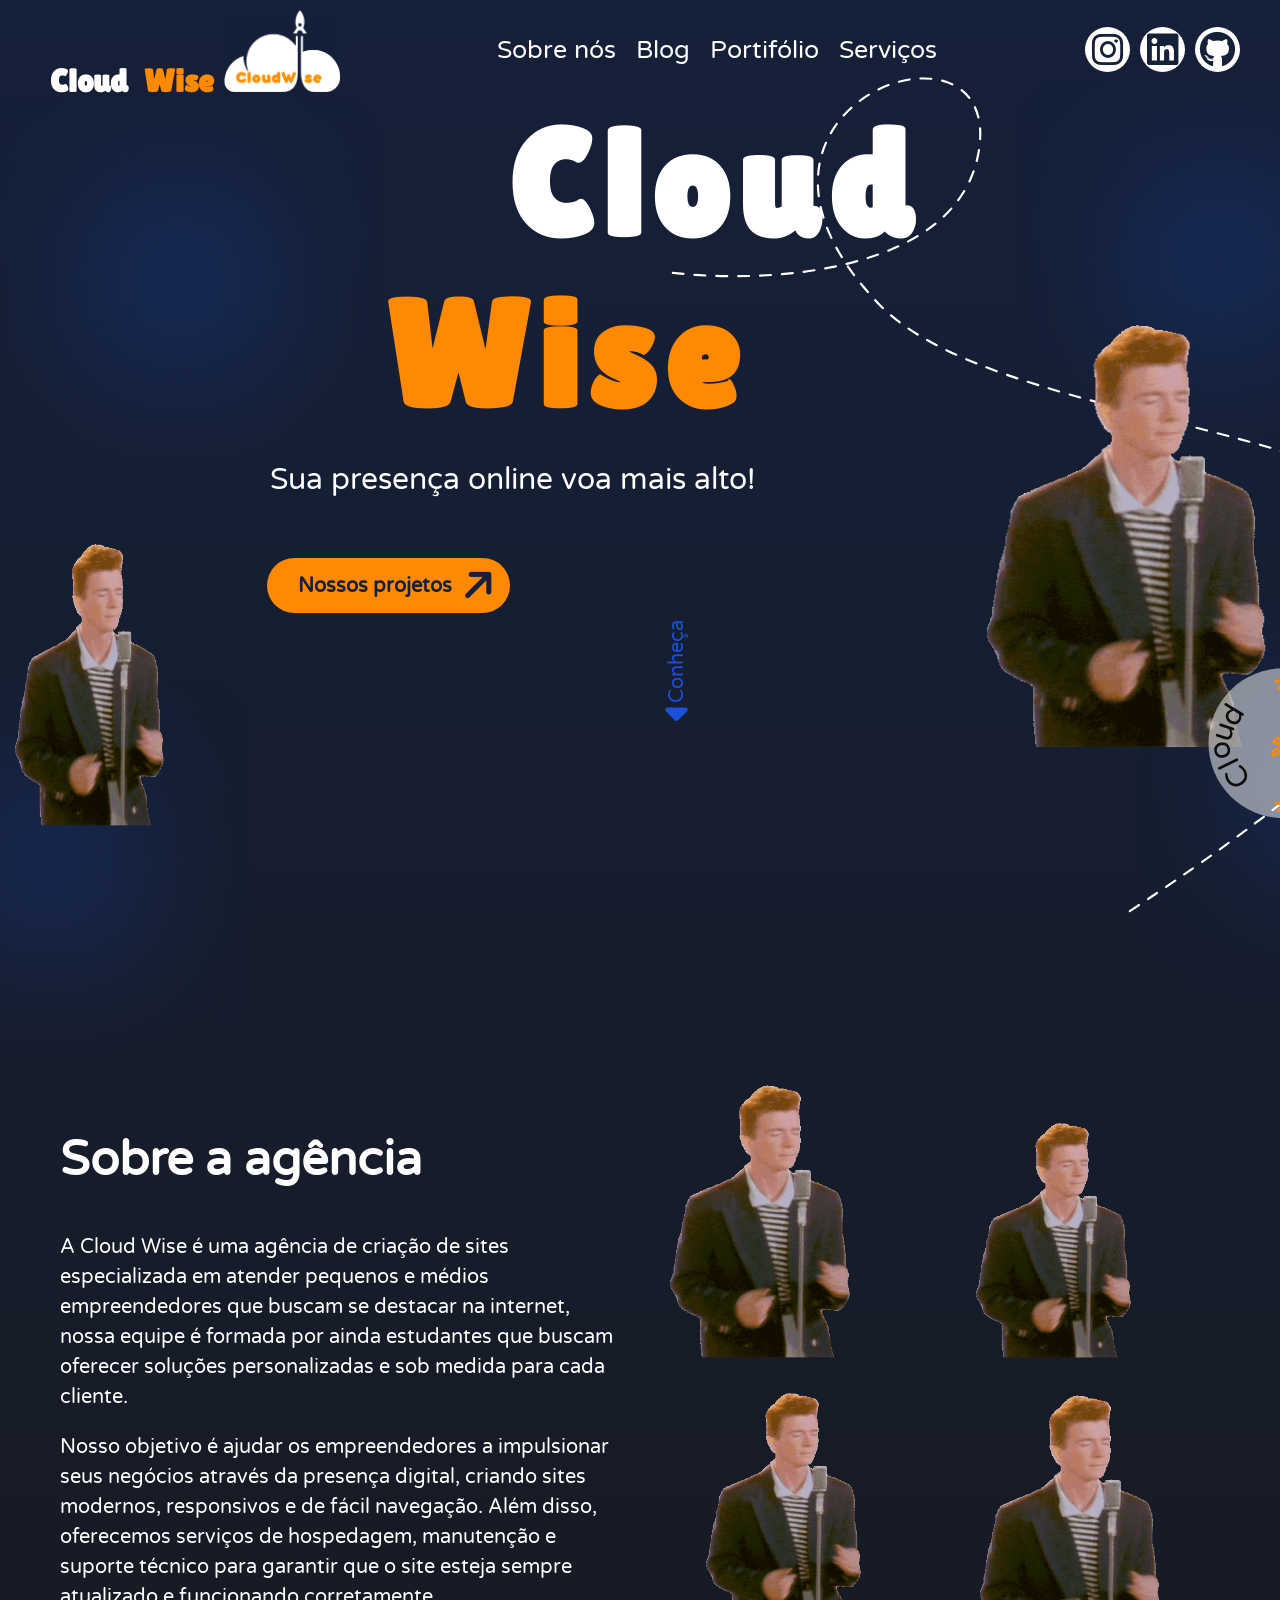
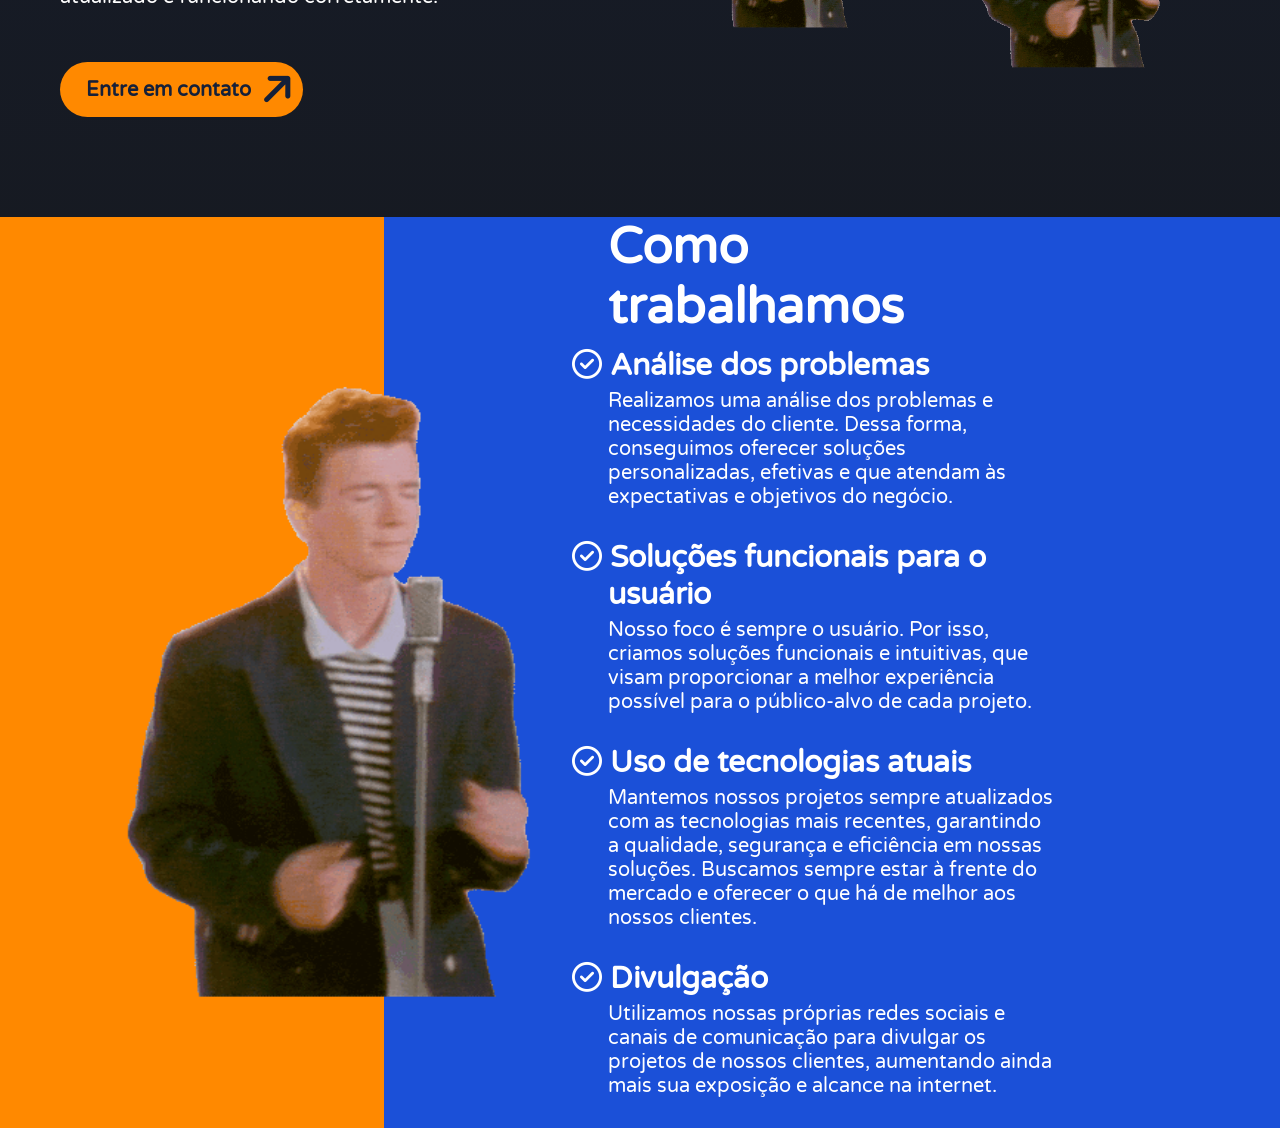
==== commit e46fccdd: "testes ocultando divs" ====
--- a/cloud-wise/index.html
+++ b/cloud-wise/index.html
@@ -48,7 +48,7 @@
                 <h2 class="banner__cloud">Cloud</h2>
                 <h2 class="banner__wise">Wise</h2>
             </section>
-            <p>Suporte completo para o seu pequeno e médio negócio.</p>
+            <p>Sua presença online voa mais alto!</p>
             <button>Nossos projetos<i class="fa-sharp fa-solid fa-arrow-up"></i></button>
             <div class="rot"><i class="fa-solid fa-caret-left"></i><span>Conheça</span></div>
             <img src="assets/rick.gif" alt="teste" class="banner__img-1">
@@ -93,14 +93,14 @@
             </section>
         </div> -->
 
-        <div id="empresas">
+        <!-- <div id="empresas">
             <section class="empresas__marcas">
                 <div class="emp__e1 emp-marcas"><img src="assets/rick.gif" alt="teste"></div>
                 <div class="emp__e1 emp-marcas"><img src="assets/rick.gif" alt="teste"></div>
                 <div class="emp__e1 emp-marcas"><img src="assets/rick.gif" alt="teste"></div>
                 <div class="emp__e1 emp-marcas"><img src="assets/rick.gif" alt="teste"></div>
             </section>
-        </div>
+        </div> -->
 
         <div id="metodos">
             <section class="met-img">
--- a/cloud-wise/styles/style.css
+++ b/cloud-wise/styles/style.css
@@ -212,7 +212,7 @@
   color: var(--white-1);
   font-family: var(--padrao);
   font-size: 30px;
-  width: 515px;
+  width: 550px;
   padding: 10px 30px;
   margin: 10px 200px;
 }
@@ -435,7 +435,6 @@
 .met-img img {
   height: 650px;
   width: 650px;
-  background-color: var(--white-1);
   border-radius: 60px;
   margin: 60px;
   position: absolute;
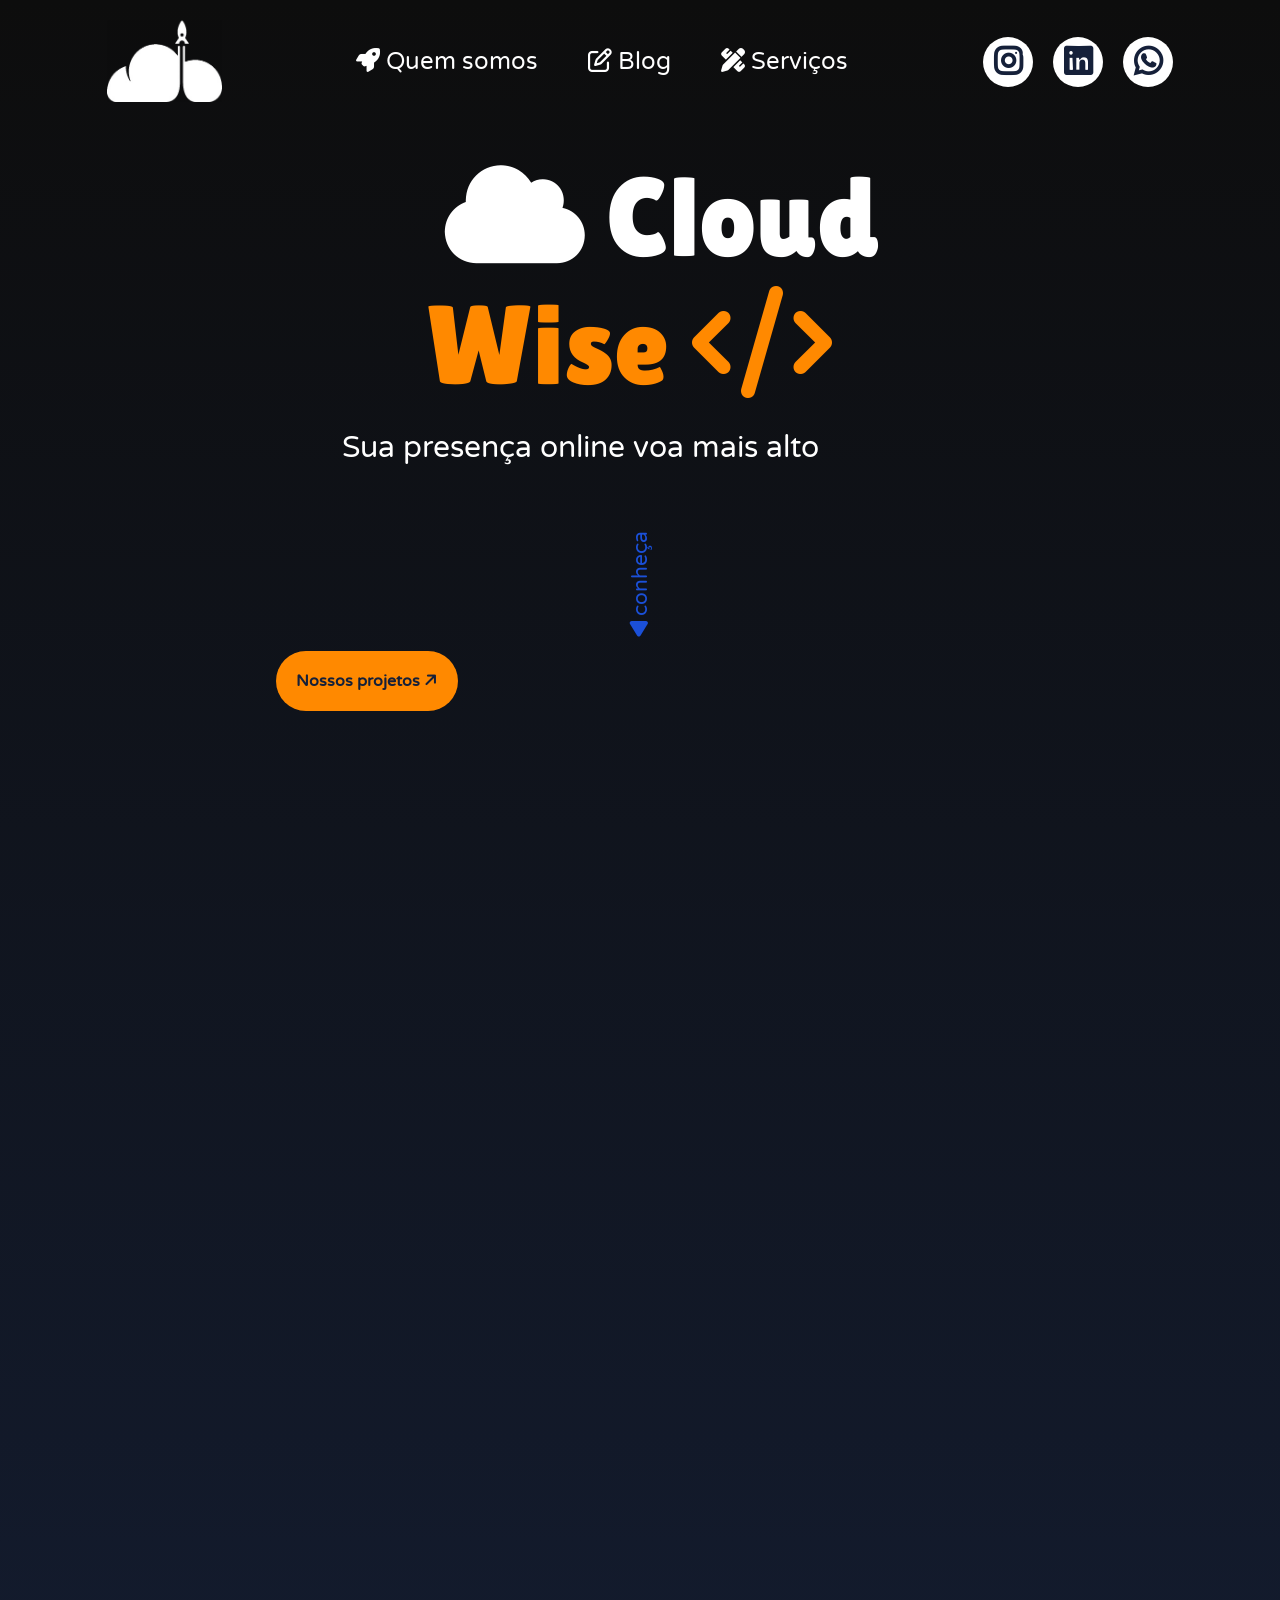
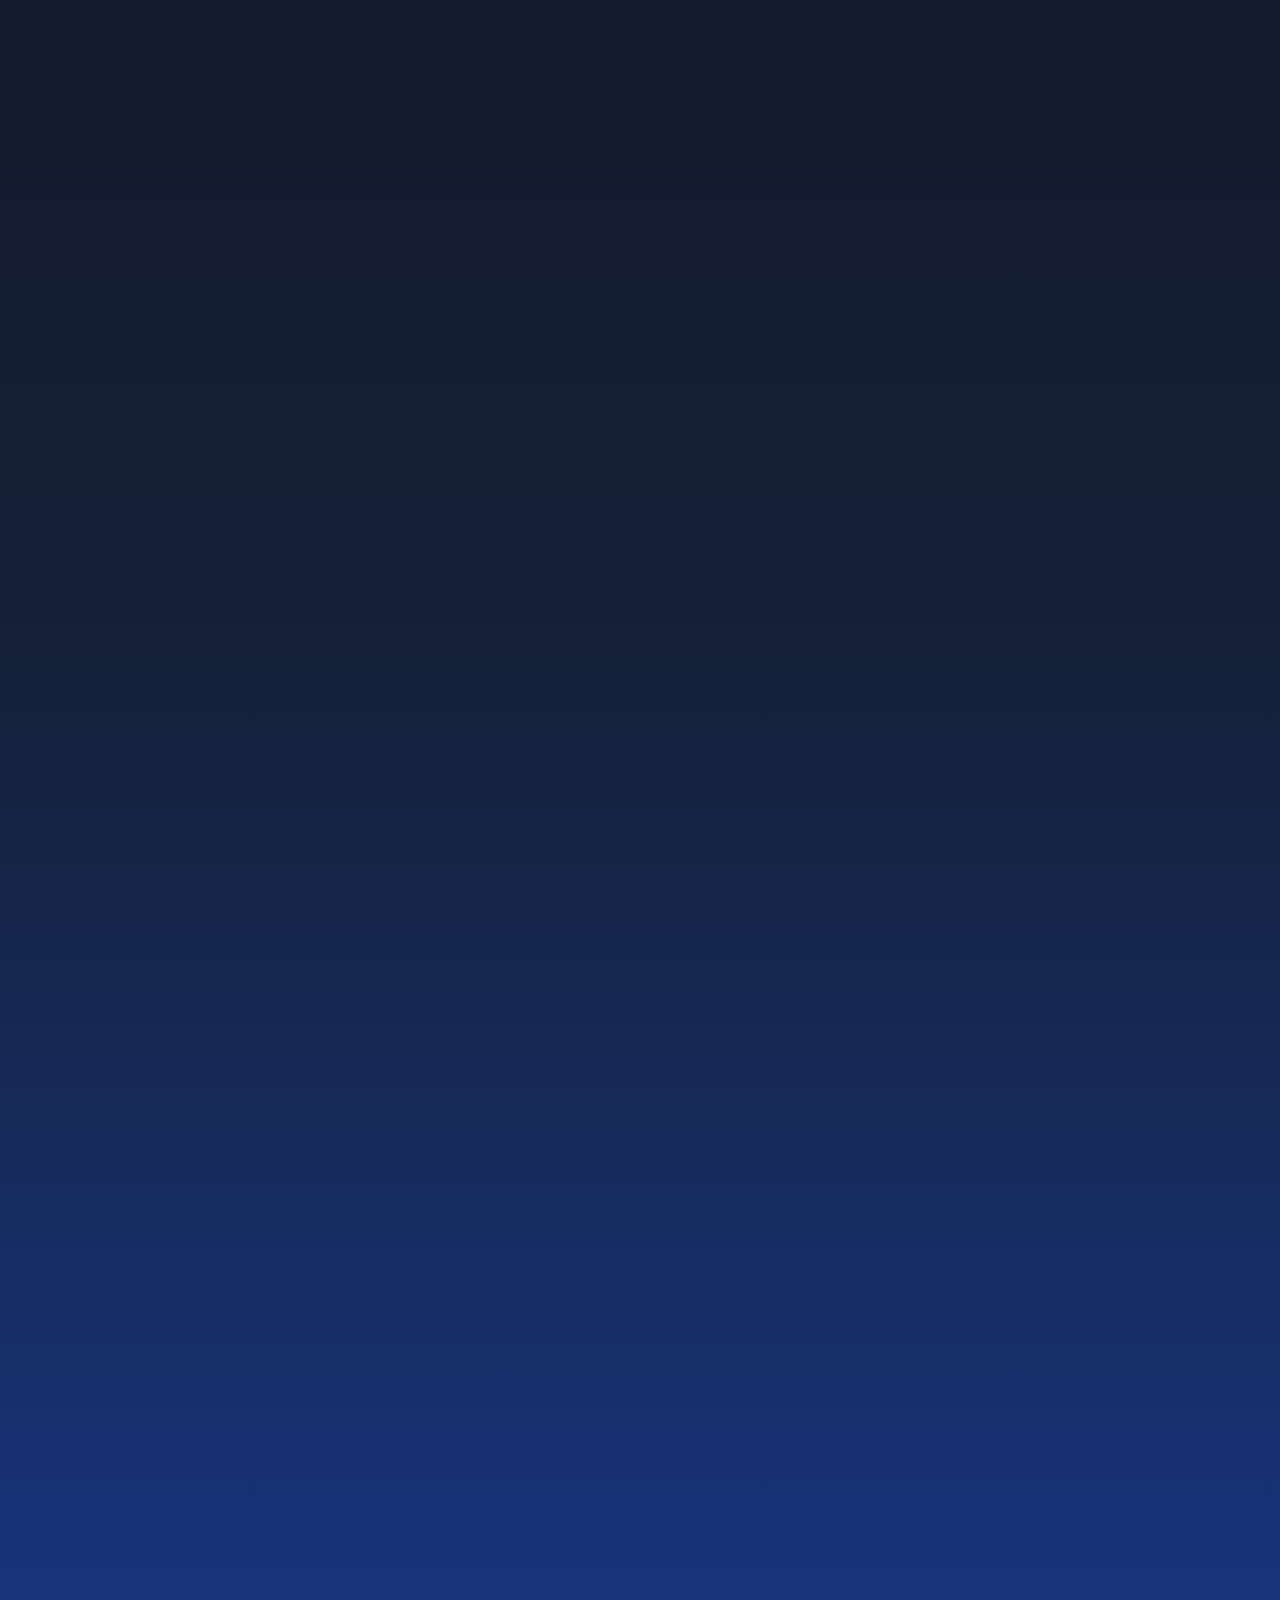
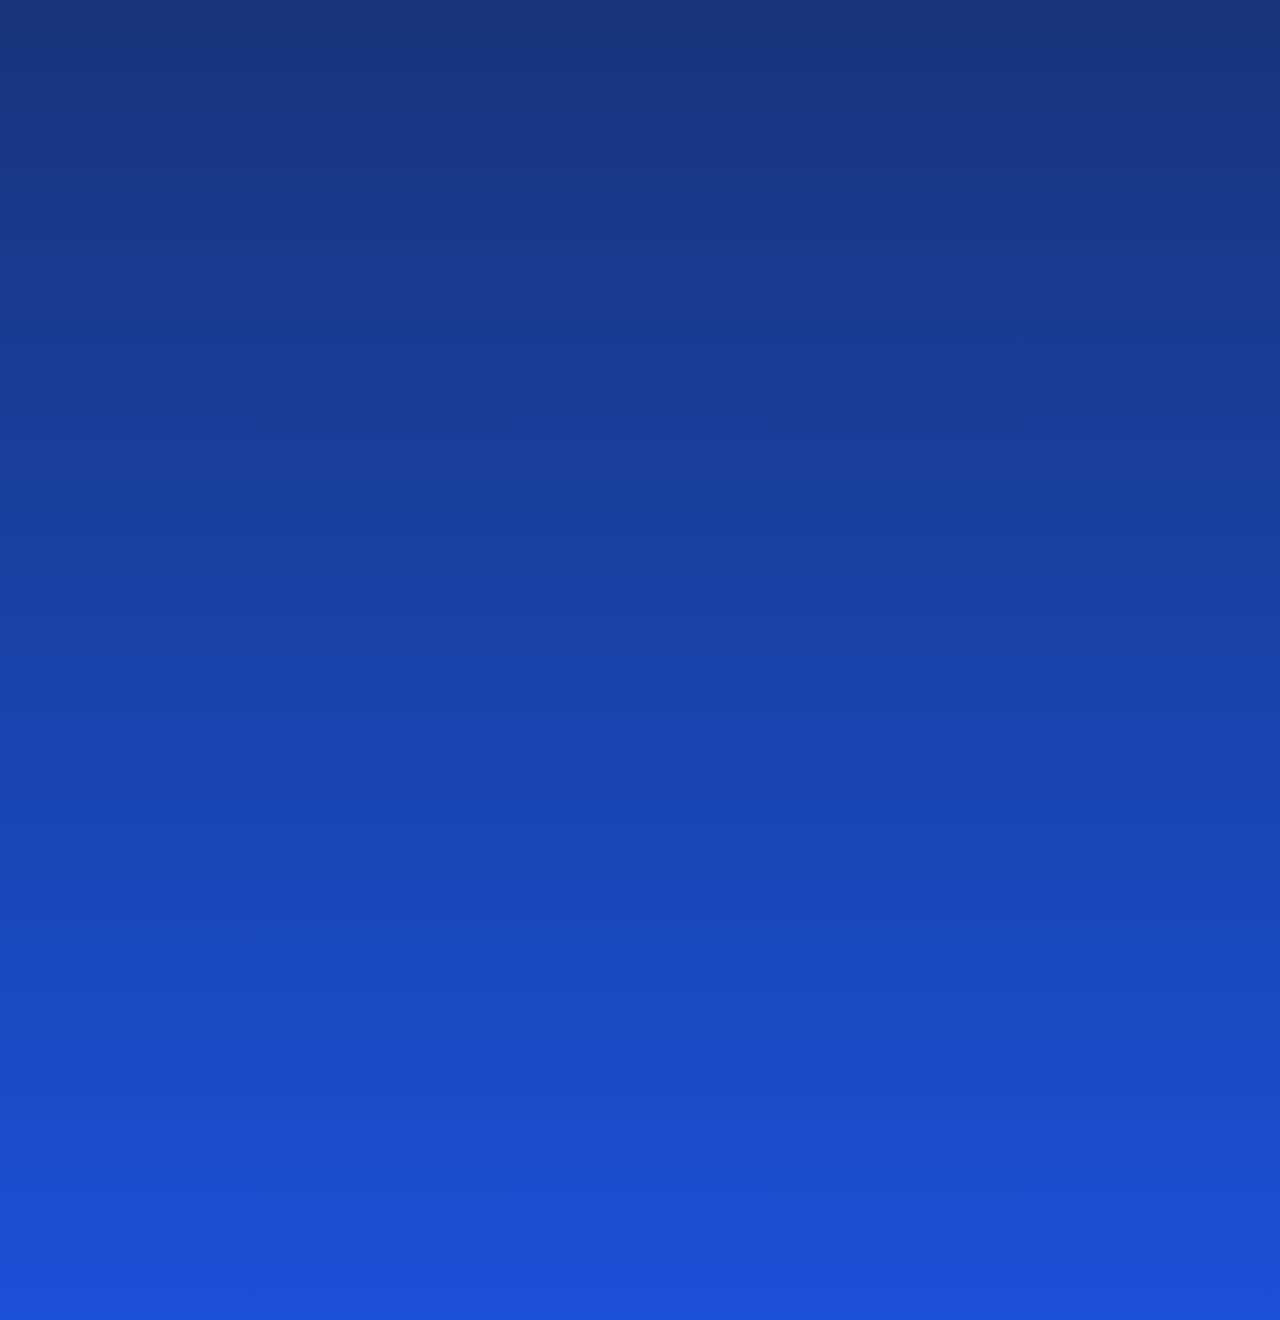
==== commit fdc9c412: "começando projetos" ====
--- a/cloud-wise/index.html
+++ b/cloud-wise/index.html
@@ -5,130 +5,53 @@
     <meta charset="UTF-8">
     <meta http-equiv="X-UA-Compatible" content="IE=edge">
     <meta name="viewport" content="width=device-width, initial-scale=1.0">
-    <title>Agência - Cloud Wise</title>
+    <title>Agência Cloud Wise &#x2601;</title>
+    <link rel="shortcut icon" href="assets/favicon.ico" type="image/x-icon">
+
+    <link rel="stylesheet" href="https://cdnjs.cloudflare.com/ajax/libs/font-awesome/6.4.0/css/all.min.css" integrity="sha512-iecdLmaskl7CVkqkXNQ/ZH/XLlvWZOJyj7Yy7tcenmpD1ypASozpmT/E0iPtmFIB46ZmdtAc9eNBvH0H/ZpiBw==" crossorigin="anonymous" referrerpolicy="no-referrer" />
+
     <link rel="stylesheet" href="styles/style.css">
-    <link rel="stylesheet" href="https://cdnjs.cloudflare.com/ajax/libs/font-awesome/6.4.0/css/all.min.css"
-        integrity="sha512-iecdLmaskl7CVkqkXNQ/ZH/XLlvWZOJyj7Yy7tcenmpD1ypASozpmT/E0iPtmFIB46ZmdtAc9eNBvH0H/ZpiBw=="
-        crossorigin="anonymous" referrerpolicy="no-referrer" />
+
 </head>
 
 <body>
     <header>
-        <div class="header__efeitos">
-            <div class="header__sombra-1"></div>
-            <div class="header__sombra-2"></div>
-            <div class="header__sombra-3"></div>
-            <div class="header__sombra-4"></div>
-            <div class="header__trilha"><img src="assets/header__trilha.svg"></div>
-        </div>
-        <h1><a href="index.html"><span class="cloud">Cloud</span> <span class="wise">Wise</span><img
-                    src="assets/logo.png" alt="logo da cloud wise" class="header__h1-logo"></a></h1>
-
-        <nav id="header__categorias">
+        <h1>
+            <a href="index.html">Cloud Wise</a>
+        </h1>
+        <nav class="menu">
             <ul>
-                <li><a href="#">Sobre nós</a></li>
-                <li><a href="#">Blog</a></li>
-                <li><a href="#">Portifólio</a></li>
-                <li><a href="#">Serviços</a></li>
+                <li><a href="#"><i class="fa-solid fa-rocket"></i> Quem somos</a></li>
+                <li><a href="#"><i class="fa-regular fa-pen-to-square"></i></i> Blog</a></li>
+                <li><a href="#"><i class="fa-solid fa-pen-ruler"></i> Serviços</a></li>
             </ul>
         </nav>
+        <ul class="redes">
+            <li><a href="#"><i class="fa-brands fa-instagram"></i></a></li>
+            <li><a href="#"><i class="fa-brands fa-linkedin"></i></a></li>
+            <li><a href="#"><i class="fa-brands fa-whatsapp"></i></a></li>
+        </ul>
+    </header>
 
-        <div id="header__redes">
-            <ul>
-                <li><a href="#" target="_blank"><i class="fa-brands fa-instagram"></i></a></li>
-                <li><a href="#" target="_blank"><i class="fa-brands fa-linkedin"></i></a></li>
-                <li><a href="#" target="_blank"><i class="fa-brands fa-github"></i></a></li>
-            </ul>
-        </div>
-        <!-- <audio src="" autoplay style="display: none;"></audio> -->
-    </header>
     <main>
-        <div id="banner">
-            <section class="banner__nome">
-                <h2 class="banner__cloud">Cloud</h2>
-                <h2 class="banner__wise">Wise</h2>
-            </section>
-            <p>Sua presença online voa mais alto!</p>
-            <button>Nossos projetos<i class="fa-sharp fa-solid fa-arrow-up"></i></button>
-            <div class="rot"><i class="fa-solid fa-caret-left"></i><span>Conheça</span></div>
-            <img src="assets/rick.gif" alt="teste" class="banner__img-1">
-            <img src="assets/rick.gif" alt="teste" class="banner__img-2">
-            <img src="assets/selo-redondo-cw.svg" class="banner__selo">
-        </div>
+        <section class="banner">
+            <span class="cloud">
+                <i class="fa-solid fa-cloud"></i> Cloud
+            </span>
+            
+            <span class="wise">
+                Wise <i class="fa-solid fa-code"></i>
+            </span>
+            <p>Sua presença online voa mais alto</p>
+            <div class="conheca">
+                <span><i class="fa-solid fa-play fa-rotate-180"></i> conheça</span>
+            </div>
+            <a href="#" class="btn">Nossos projetos <i class="fa-solid fa-arrow-right"></i></a>
 
-        <div id="sobre">
-            <section class="sobre__texto">
-                <h2>Sobre a agência</h2>
-                <p>A Cloud Wise é uma agência de criação de sites especializada em atender pequenos e médios empreendedores que buscam se destacar na internet, nossa equipe é formada por ainda estudantes que buscam oferecer soluções personalizadas e sob medida para cada cliente.</p>
-                <br>
-                <p>Nosso objetivo é ajudar os empreendedores a impulsionar seus negócios através da presença digital, criando sites modernos, responsivos e de fácil navegação. Além disso, oferecemos serviços de hospedagem, manutenção e suporte técnico para garantir que o site esteja sempre atualizado e funcionando corretamente.</p>
-                <button>Entre em contato<i class="fa-sharp fa-solid fa-arrow-up"></i></button>
-            </section>
-            <section class="sobre__imgs">
-                <img src="assets/rick.gif" alt="teste" class="sobre__img-1">
-                <img src="assets/rick.gif" alt="teste" class="sobre__img-2">
-                <img src="assets/rick.gif" alt="teste" class="sobre__img-3">
-                <img src="assets/rick.gif" alt="teste" class="sobre__img-4">
-            </section>
-        </div>
+            <!-- <img src="assets/rick.gif" alt=""> -->
+        </section>
+    </main>
 
-        <!-- <div id="numeros">
-            <section class="num__categorias">
-                <div class="num__cat-1 num-cat">
-                    <h2>0</h2>
-                    <p>Trabalhos completos</p>
-                </div>
-                <div class="num__cat-2 num-cat">
-                    <h2>0</h2>
-                    <p>Experiência na indústria</p>
-                </div>
-                <div class="num__cat-3 num-cat">
-                    <h2>0</h2>
-                    <p>Clientes</p>
-                </div>
-                <div class="num__cat-4 num-cat">
-                    <h2>0</h2>
-                    <p>Prêmios</p>
-                </div>
-            </section>
-        </div> -->
-
-        <!-- <div id="empresas">
-            <section class="empresas__marcas">
-                <div class="emp__e1 emp-marcas"><img src="assets/rick.gif" alt="teste"></div>
-                <div class="emp__e1 emp-marcas"><img src="assets/rick.gif" alt="teste"></div>
-                <div class="emp__e1 emp-marcas"><img src="assets/rick.gif" alt="teste"></div>
-                <div class="emp__e1 emp-marcas"><img src="assets/rick.gif" alt="teste"></div>
-            </section>
-        </div> -->
-
-        <div id="metodos">
-            <section class="met-img">
-                <img src="assets/rick.gif" alt="teste">
-            </section>
-            <section class="met-lista">
-                <ul>
-                    <h2>Como trabalhamos</h2>
-                    <li>
-                        <h3><i class="fa-regular fa-circle-check"></i> Análise dos problemas</h3>
-                        <p>Realizamos uma análise dos problemas e necessidades do cliente. Dessa forma, conseguimos oferecer soluções personalizadas, efetivas e que atendam às expectativas e objetivos do negócio.</p>
-                    </li>
-                    <li>
-                        <h3><i class="fa-regular fa-circle-check"></i> Soluções funcionais para o usuário</h3>
-                        <p>Nosso foco é sempre o usuário. Por isso, criamos soluções funcionais e intuitivas, que visam proporcionar a melhor experiência possível para o público-alvo de cada projeto.</p>
-                    </li>
-                    <li>
-                        <h3><i class="fa-regular fa-circle-check"></i> Uso de tecnologias atuais</h3>
-                        <p>Mantemos nossos projetos sempre atualizados com as tecnologias mais recentes, garantindo a qualidade, segurança e eficiência em nossas soluções. Buscamos sempre estar à frente do mercado e oferecer o que há de melhor aos nossos clientes.</p>
-                    </li>
-                    <li>
-                        <h3><i class="fa-regular fa-circle-check"></i> Divulgação</h3>
-                        <p>Utilizamos nossas próprias redes sociais e canais de comunicação para divulgar os projetos de nossos clientes, aumentando ainda mais sua exposição e alcance na internet.</p>
-                    </li>
-                </ul>
-            </section>
-        </div>
-    </main>
     <footer>
 
     </footer>
